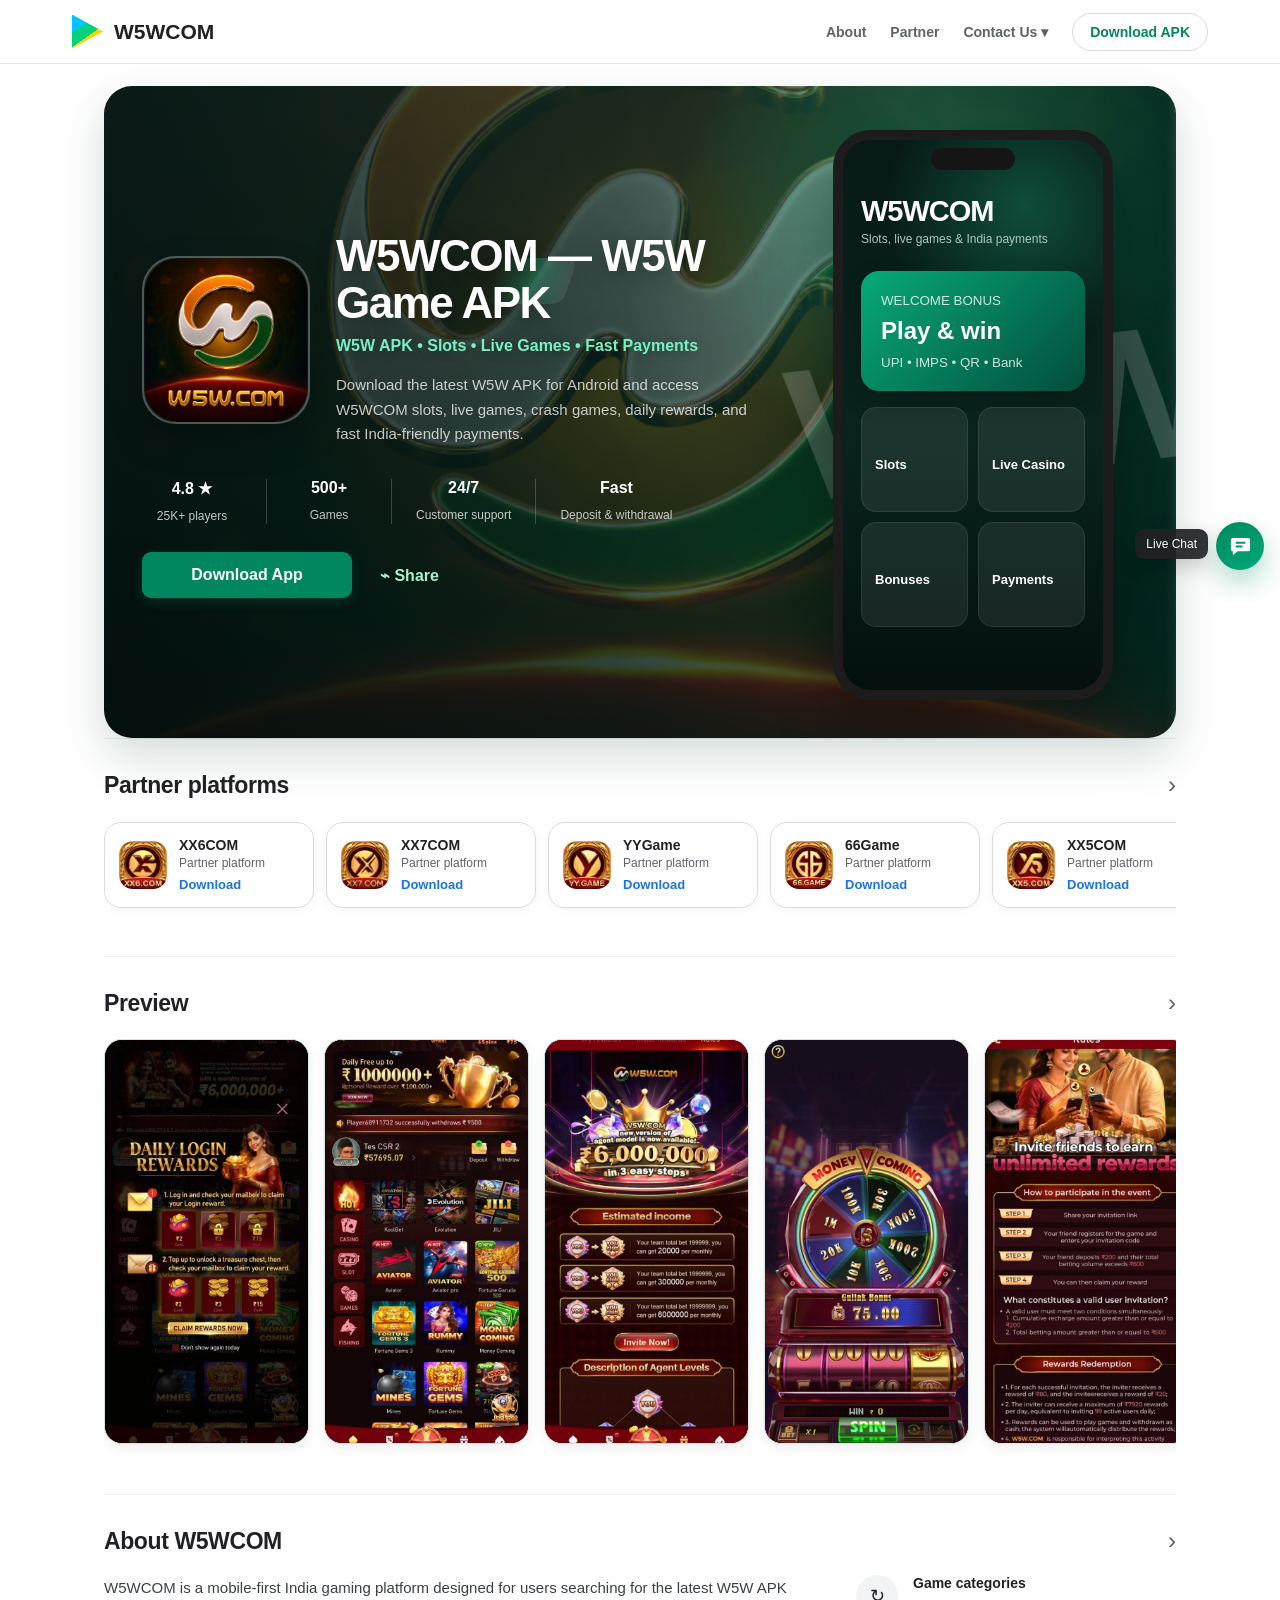
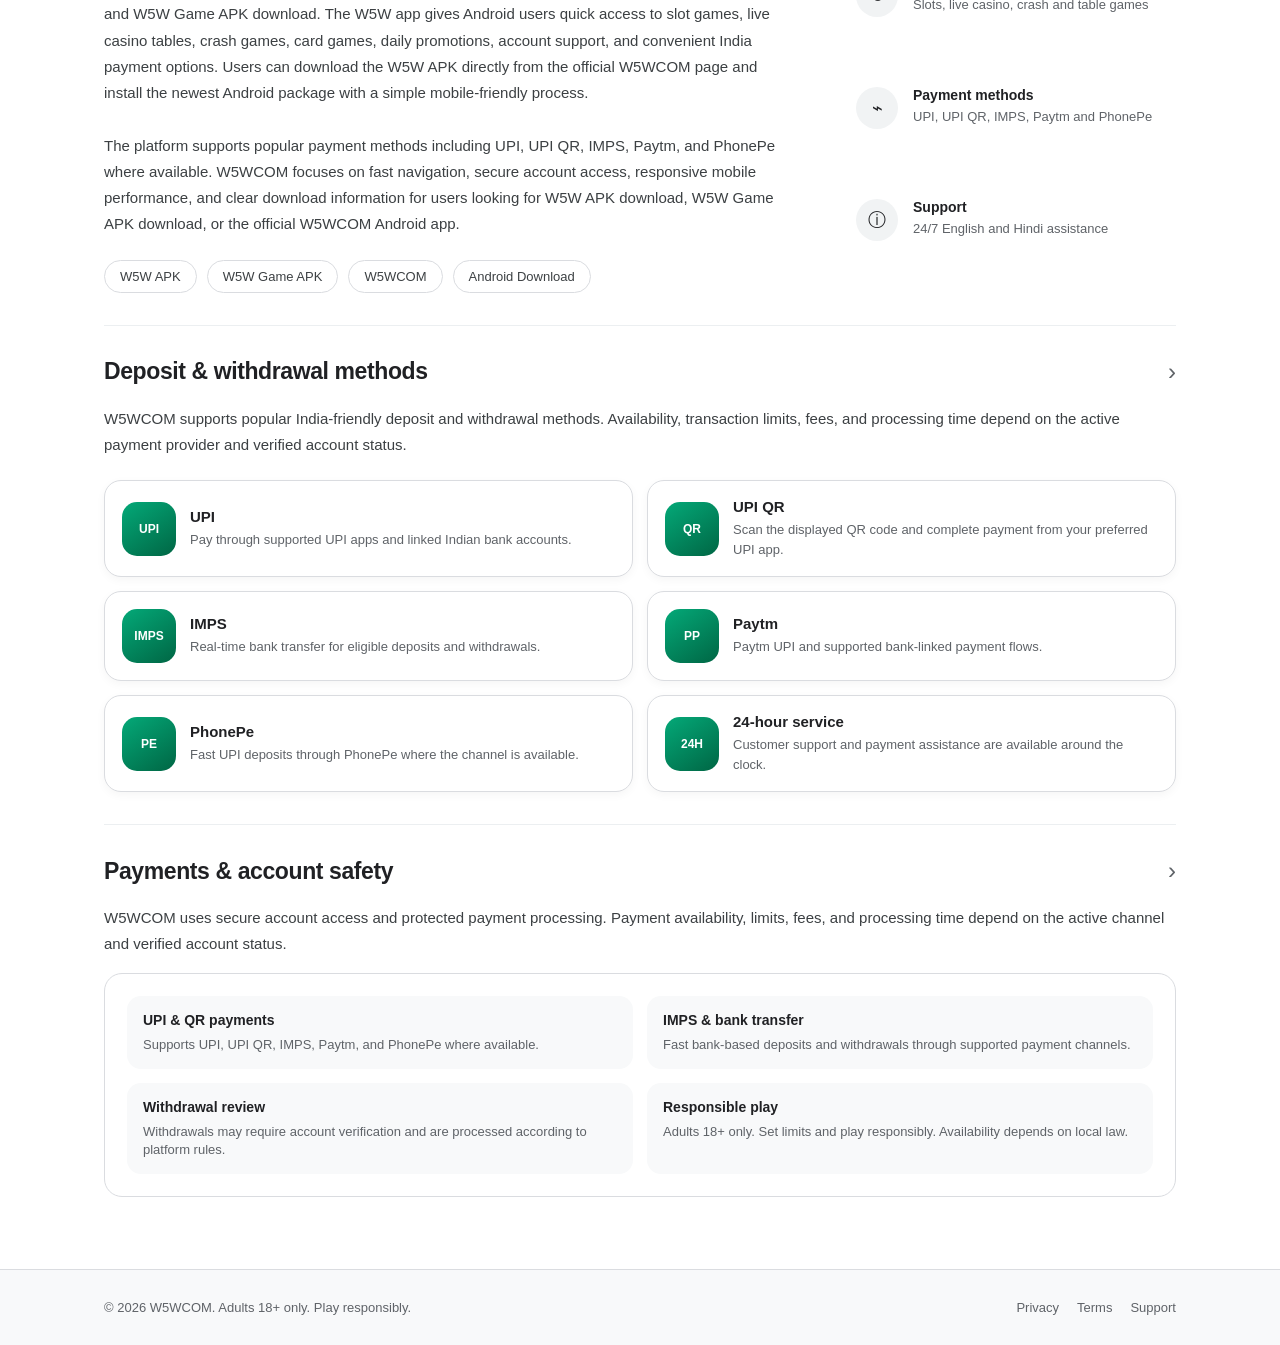
==== index.html @ 9c39c495 "Update index.html" ====
<!doctype html>
<html lang="en">
<head>
  <meta charset="utf-8" />
  <meta name="viewport" content="width=device-width,initial-scale=1" />
  <meta name="theme-color" content="#ffffff" />
  <title>W5WCOM APK Download | W5W Game APK for Android India</title>
  <meta name="description" content="Download the latest W5W APK and W5W Game APK for Android. Explore W5WCOM slots, live games, UPI payments, UPI QR, IMPS, Paytm and PhonePe support in India." />
  <meta name="robots" content="index,follow,max-image-preview:large" />
  <link rel="canonical" href="https://w5wgames.com/" />

  <!-- Open Graph -->
  <meta property="og:type" content="website" />
  <meta property="og:title" content="W5WCOM — W5W Game APK Download for Android" />
  <meta property="og:description" content="Get the latest W5W APK download for Android with slots, live games and India-friendly payment methods." />
  <meta property="og:image" content="https://w5wgames.com/assets/og-w5w.webp?v=20260807-2" />
  <meta property="og:url" content="https://w5wgames.com/" />


  <!-- Site icons and PWA -->
  <link rel="manifest" href="/site.webmanifest" />
  <link rel="icon" href="/assets/favicon.ico" sizes="any" />
  <link rel="icon" type="image/png" sizes="32x32" href="/assets/favicon-32x32.png" />
  <link rel="icon" type="image/png" sizes="16x16" href="/assets/favicon-16x16.png" />
  <link rel="apple-touch-icon" sizes="180x180" href="/assets/apple-touch-icon.png" />

  <!-- Twitter / X preview -->
  <meta name="twitter:card" content="summary_large_image" />
  <meta name="twitter:title" content="W5WCOM — W5W Game APK Download for Android" />
  <meta name="twitter:description" content="Download the latest W5W APK for Android with slots, live games and India-friendly payment methods." />
  <meta name="twitter:image" content="https://w5wgames.com/assets/og-w5w.webp?v=20260807-2" />

  <script type="application/ld+json">
{
  "@context": "https://schema.org",
  "@type": "SoftwareApplication",
  "name": "W5W Game APK",
  "alternateName": [
    "W5WCOM",
    "W5W"
  ],
  "applicationCategory": "GameApplication",
  "operatingSystem": "Android",
  "url": "https://w5wgames.com/",
  "image": "https://w5wgames.com/assets/og-w5w.webp?v=20260807-2",
  "description": "Download the latest W5W APK and W5W Game APK for Android with slots, live games and India-friendly payment methods.",
  "offers": {
    "@type": "Offer",
    "price": "0",
    "priceCurrency": "INR"
  }
}
  </script>

  <style>
    :root{
      --bg:#ffffff;
      --surface:#f8f9fa;
      --surface-2:#f1f3f4;
      --text:#202124;
      --muted:#5f6368;
      --line:#dadce0;
      --green:#01875f;
      --green-hover:#056f50;
      --blue:#1a73e8;
      --shadow:0 10px 28px rgba(32,33,36,.10);
      --radius:20px;
    }

    *{box-sizing:border-box}
    html{scroll-behavior:smooth}
    body{
      margin:0;
      font-family:Arial,Helvetica,sans-serif;
      background:var(--bg);
      color:var(--text);
      -webkit-font-smoothing:antialiased;
    }

    a{text-decoration:none;color:inherit}
    img{max-width:100%;display:block}
    button,input{font:inherit}

    .topbar{
      position:sticky;
      top:0;
      z-index:30;
      height:64px;
      background:rgba(255,255,255,.94);
      backdrop-filter:blur(16px);
      border-bottom:1px solid rgba(218,220,224,.75);
    }

    .topbar-inner{
      max-width:1180px;
      height:100%;
      margin:auto;
      padding:0 22px;
      display:flex;
      align-items:center;
      justify-content:space-between;
      gap:18px;
    }

    .brand{
      display:flex;
      align-items:center;
      gap:11px;
      font-size:21px;
      font-weight:700;
    }

    .play-mark{
      width:31px;
      height:34px;
      position:relative;
      overflow:hidden;
      clip-path:polygon(0 0,100% 50%,0 100%);
      background:linear-gradient(145deg,#00c3ff 0 33%,#00d17a 33% 58%,#ffd200 58% 78%,#ff3d67 78%);
      filter:drop-shadow(0 2px 3px rgba(0,0,0,.12));
    }

    .nav{
      display:flex;
      align-items:center;
      gap:24px;
      color:var(--muted);
      font-size:14px;
      font-weight:600;
    }

    .nav a:hover{color:var(--text)}
    .header-btn{
      border:1px solid var(--line);
      background:#fff;
      color:var(--green);
      border-radius:999px;
      padding:10px 17px;
      font-weight:700;
      cursor:pointer;
    }

    .container{
      max-width:1120px;
      margin:auto;
      padding:0 24px;
    }

    .hero{
      display:grid;
      grid-template-columns:minmax(0,1fr) 330px;
      gap:48px;
      align-items:center;
      padding:64px 0 48px;
    }

    .app-head{
      display:flex;
      align-items:flex-start;
      gap:26px;
    }

    .app-icon{
      width:168px;
      height:168px;
      border-radius:34px;
      object-fit:cover;
      background:
        radial-gradient(circle at 30% 20%,rgba(255,255,255,.65),transparent 30%),
        linear-gradient(145deg,#04a978,#006644);
      box-shadow:var(--shadow);
      flex:0 0 auto;
      display:grid;
      place-items:center;
      color:#fff;
      font-size:56px;
      font-weight:900;
      letter-spacing:-4px;
    }

    .app-title{
      margin:0;
      font-size:44px;
      line-height:1.08;
      letter-spacing:-1.5px;
    }

    .developer{
      margin-top:10px;
      color:var(--green);
      font-size:16px;
      font-weight:700;
    }

    .short-desc{
      margin:18px 0 0;
      color:var(--muted);
      font-size:15px;
      line-height:1.65;
      max-width:650px;
    }

    .metrics{
      display:flex;
      align-items:stretch;
      gap:0;
      margin:32px 0 28px;
      overflow:auto;
    }

    .metric{
      min-width:125px;
      padding:0 24px;
      text-align:center;
      border-right:1px solid var(--line);
    }
    .metric:first-child{padding-left:0}
    .metric:last-child{border-right:0}
    .metric strong{
      display:block;
      font-size:16px;
      margin-bottom:8px;
    }
    .metric span{
      color:var(--muted);
      font-size:12px;
    }

    .actions{
      display:flex;
      align-items:center;
      gap:14px;
      flex-wrap:wrap;
    }

    .install-btn{
      min-width:210px;
      border:0;
      border-radius:9px;
      padding:14px 27px;
      color:#fff;
      background:var(--green);
      font-weight:700;
      cursor:pointer;
      box-shadow:0 4px 12px rgba(1,135,95,.23);
    }
    .install-btn:hover{background:var(--green-hover)}

    .share-btn{
      border:0;
      background:transparent;
      color:var(--green);
      padding:12px 14px;
      font-weight:700;
      cursor:pointer;
    }

    .phone-wrap{
      justify-self:center;
      position:relative;
    }

    .phone{
      width:280px;
      height:570px;
      border-radius:38px;
      border:10px solid #1c1c1c;
      background:#111;
      box-shadow:0 24px 55px rgba(0,0,0,.22);
      overflow:hidden;
      position:relative;
    }

    .phone::before{
      content:"";
      position:absolute;
      z-index:5;
      top:8px;
      left:50%;
      transform:translateX(-50%);
      width:84px;
      height:22px;
      border-radius:999px;
      background:#151515;
    }

    .screen{
      width:100%;
      height:100%;
      background:
        radial-gradient(circle at 70% 12%,rgba(45,255,183,.22),transparent 27%),
        linear-gradient(180deg,#071916,#09231e 54%,#04100e);
      padding:55px 18px 24px;
      color:#fff;
    }

    .screen-logo{
      font-size:29px;
      font-weight:900;
      letter-spacing:-1px;
    }
    .screen-note{font-size:12px;color:#a9c9be;margin-top:4px}
    .screen-banner{
      margin-top:25px;
      border-radius:18px;
      background:linear-gradient(135deg,#07aa79,#034d3b);
      padding:20px;
      box-shadow:0 10px 24px rgba(0,0,0,.18);
    }
    .screen-banner small{opacity:.8}
    .screen-banner h3{font-size:24px;margin:8px 0}
    .screen-grid{
      margin-top:16px;
      display:grid;
      grid-template-columns:1fr 1fr;
      gap:10px;
    }
    .screen-card{
      height:105px;
      border-radius:15px;
      background:rgba(255,255,255,.08);
      border:1px solid rgba(255,255,255,.09);
      padding:13px;
    }
    .screen-card b{display:block;margin-top:36px;font-size:13px}

    .section{
      padding:32px 0;
      border-top:1px solid #eceff1;
    }

    .section-title{
      display:flex;
      align-items:center;
      justify-content:space-between;
      gap:14px;
      margin-bottom:20px;
    }

    .section-title h2{
      margin:0;
      font-size:23px;
      letter-spacing:-.4px;
    }

    .arrow{
      font-size:24px;
      color:var(--muted);
    }

    .screenshots{
      display:flex;
      gap:15px;
      overflow:auto;
      padding:2px 2px 18px;
      scroll-snap-type:x mandatory;
    }

    .shot{
      flex:0 0 205px;
      height:405px;
      border-radius:18px;
      overflow:hidden;
      scroll-snap-align:start;
      background:#10231f;
      border:1px solid #dce4e1;
      box-shadow:0 4px 12px rgba(0,0,0,.07);
      padding:18px;
      color:#fff;
    }

    .shot:nth-child(2){background:linear-gradient(180deg,#112035,#0b1320)}
    .shot:nth-child(3){background:linear-gradient(180deg,#43170c,#170b07)}
    .shot:nth-child(4){background:linear-gradient(180deg,#242043,#0e0b1f)}
    .shot:nth-child(5){background:linear-gradient(180deg,#0a332d,#061512)}

    .shot-head{
      height:46px;
      border-radius:13px;
      background:rgba(255,255,255,.09);
      margin-bottom:14px;
    }
    .shot-hero{
      height:135px;
      border-radius:15px;
      background:linear-gradient(135deg,rgba(4,213,149,.9),rgba(0,80,61,.9));
      margin-bottom:12px;
    }
    .shot-line{
      height:12px;
      border-radius:999px;
      background:rgba(255,255,255,.13);
      margin:10px 0;
    }
    .shot-line.short{width:62%}
    .shot-list{
      display:grid;
      grid-template-columns:1fr 1fr;
      gap:9px;
      margin-top:14px;
    }
    .shot-tile{
      height:70px;
      border-radius:12px;
      background:rgba(255,255,255,.09);
    }

    .about-grid{
      display:grid;
      grid-template-columns:minmax(0,1fr) 320px;
      gap:60px;
    }

    .about-text{
      color:#3c4043;
      font-size:15px;
      line-height:1.75;
    }

    .tags{
      display:flex;
      gap:10px;
      flex-wrap:wrap;
      margin-top:22px;
    }

    .tag{
      border:1px solid var(--line);
      border-radius:999px;
      padding:8px 15px;
      font-size:13px;
      color:#3c4043;
    }

    .info-list{
      display:grid;
      gap:18px;
    }

    .info-item{
      display:flex;
      gap:15px;
      align-items:flex-start;
    }

    .info-icon{
      width:42px;
      height:42px;
      border-radius:50%;
      background:var(--surface-2);
      display:grid;
      place-items:center;
      font-size:18px;
      flex:0 0 auto;
    }

    .info-item b{display:block;font-size:14px;margin-bottom:4px}
    .info-item span{font-size:13px;color:var(--muted);line-height:1.4}


    .nav-link{border:0;background:transparent;color:inherit;font-weight:600;cursor:pointer;padding:8px 0}
    .nav-link:hover{color:var(--text)}
    .contact-menu{position:relative}
    .contact-dropdown{position:absolute;top:38px;right:0;min-width:160px;padding:8px;background:rgba(255,255,255,.96);backdrop-filter:blur(14px);border:1px solid rgba(218,220,224,.9);border-radius:14px;box-shadow:0 14px 34px rgba(32,33,36,.16);display:none;z-index:60}
    .contact-dropdown.show{display:block}
    .contact-dropdown a{display:block;padding:11px 12px;border-radius:10px;color:var(--text)}
    .contact-dropdown a:hover{background:var(--surface-2);color:var(--green)}
    .partner-grid{display:grid;grid-template-columns:repeat(4,minmax(0,1fr));gap:14px}
    .partner-card{display:flex;align-items:center;gap:12px;border:1px solid var(--line);border-radius:17px;padding:16px;background:#fff;box-shadow:0 3px 10px rgba(32,33,36,.04);transition:.18s ease}
    .partner-card:hover{transform:translateY(-2px);box-shadow:0 10px 24px rgba(32,33,36,.09)}
    .partner-logo{
      width:48px;
      height:48px;
      border-radius:14px;
      overflow:hidden;
      background:#fff;
      display:flex;
      align-items:center;
      justify-content:center;
      flex:0 0 auto;
    }
    .partner-logo img{
      width:100%;
      height:100%;
      object-fit:cover;
    }
    .partner-card b{display:block;font-size:14px;margin-bottom:3px}
    .partner-card span{display:block;font-size:12px;color:var(--muted)}
    .modal-overlay{position:fixed;inset:0;z-index:100;display:none;align-items:center;justify-content:center;padding:20px;background:rgba(10,18,24,.48);backdrop-filter:blur(7px)}
    .modal-overlay.show{display:flex}
    .about-modal{width:min(620px,100%);max-height:85vh;overflow:auto;background:rgba(255,255,255,.88);backdrop-filter:blur(22px);border:1px solid rgba(255,255,255,.65);border-radius:24px;padding:28px;box-shadow:0 30px 80px rgba(0,0,0,.24);position:relative}
    .about-modal h2{margin:0 42px 14px 0;font-size:27px}
    .about-modal p{margin:0;color:#3c4043;font-size:15px;line-height:1.8}
    .modal-close{position:absolute;right:18px;top:16px;width:36px;height:36px;border:0;border-radius:50%;background:rgba(32,33,36,.08);cursor:pointer;font-size:20px}
    .modal-tags{display:flex;gap:9px;flex-wrap:wrap;margin-top:20px}
    @media(max-width:760px){.partner-grid{grid-template-columns:repeat(2,minmax(0,1fr))}.contact-dropdown{right:-20px}.nav{gap:14px}}
    @media(max-width:480px){.partner-grid{grid-template-columns:1fr}.nav{gap:10px;font-size:13px}.header-btn{display:none}}


    .partner-card{position:relative}
    .partner-download{display:inline-block;margin-top:7px;color:#1a73e8;font-size:13px;font-weight:800;text-decoration:none}
    .partner-download:hover{text-decoration:underline}

    .livechat-float{
      position:fixed;right:16px;top:58%;z-index:95;width:48px;height:48px;border:0;border-radius:50%;
      display:grid;place-items:center;background:linear-gradient(145deg,#01875f,#00a978);color:#fff;
      box-shadow:0 12px 28px rgba(1,135,95,.32);cursor:grab;touch-action:none;user-select:none;
    }
    .livechat-float:active{cursor:grabbing}
    .livechat-float svg{width:23px;height:23px;fill:currentColor}
    .livechat-label{position:fixed;right:72px;top:calc(58% + 7px);z-index:94;background:rgba(32,33,36,.92);color:#fff;padding:8px 11px;border-radius:9px;font-size:12px;box-shadow:0 8px 20px rgba(0,0,0,.18);pointer-events:none;transition:opacity .2s}
    @media(max-width:620px){.livechat-label{display:none}.livechat-float{right:10px;width:44px;height:44px}}

    .payment-grid{display:grid;grid-template-columns:repeat(2,minmax(0,1fr));gap:14px;margin-top:22px}
    .payment-card{display:flex;gap:14px;align-items:center;border:1px solid var(--line);border-radius:17px;padding:17px;background:#fff;box-shadow:0 3px 10px rgba(32,33,36,.04)}
    .payment-logo{width:54px;height:54px;border-radius:15px;display:grid;place-items:center;flex:0 0 auto;background:linear-gradient(145deg,#04a978,#006644);color:#fff;font-size:12px;font-weight:900}
    .payment-card b{display:block;font-size:15px;margin-bottom:5px}
    .payment-card span{display:block;color:var(--muted);font-size:13px;line-height:1.5}

    .data-card{
      border:1px solid var(--line);
      border-radius:18px;
      padding:22px;
      display:grid;
      grid-template-columns:1fr 1fr;
      gap:14px;
      background:#fff;
    }

    .data-card div{
      background:var(--surface);
      padding:16px;
      border-radius:14px;
    }

    .data-card b{display:block;font-size:14px;margin-bottom:7px}
    .data-card span{font-size:13px;color:var(--muted)}

    footer{
      margin-top:40px;
      background:var(--surface);
      border-top:1px solid var(--line);
    }

    .footer-inner{
      max-width:1120px;
      margin:auto;
      padding:30px 24px;
      display:flex;
      justify-content:space-between;
      align-items:center;
      gap:20px;
      flex-wrap:wrap;
      font-size:13px;
      color:var(--muted);
    }

    .footer-links{
      display:flex;
      gap:18px;
      flex-wrap:wrap;
    }

    .toast{
      position:fixed;
      left:50%;
      bottom:24px;
      transform:translate(-50%,20px);
      background:#202124;
      color:#fff;
      padding:12px 17px;
      border-radius:9px;
      font-size:14px;
      opacity:0;
      pointer-events:none;
      transition:.22s ease;
      z-index:80;
    }
    .toast.show{opacity:1;transform:translate(-50%,0)}

    .nav-link{border:0;background:transparent;color:inherit;font-weight:600;cursor:pointer;padding:8px 0}
    .nav-link:hover{color:var(--text)}
    .contact-menu{position:relative}
    .contact-dropdown{position:absolute;top:38px;right:0;min-width:160px;padding:8px;background:rgba(255,255,255,.96);backdrop-filter:blur(14px);border:1px solid rgba(218,220,224,.9);border-radius:14px;box-shadow:0 14px 34px rgba(32,33,36,.16);display:none;z-index:60}
    .contact-dropdown.show{display:block}
    .contact-dropdown a{display:block;padding:11px 12px;border-radius:10px;color:var(--text)}
    .contact-dropdown a:hover{background:var(--surface-2);color:var(--green)}

    .partner-grid{display:grid;grid-template-columns:repeat(4,minmax(0,1fr));gap:14px}
    .partner-card{display:flex;align-items:center;gap:12px;border:1px solid var(--line);border-radius:17px;padding:16px;background:#fff;box-shadow:0 3px 10px rgba(32,33,36,.04);transition:.18s ease}
    .partner-card:hover{transform:translateY(-2px);box-shadow:0 10px 24px rgba(32,33,36,.09)}
    .partner-logo{
      width:48px;
      height:48px;
      border-radius:14px;
      overflow:hidden;
      background:#fff;
      display:flex;
      align-items:center;
      justify-content:center;
      flex:0 0 auto;
    }
    .partner-logo img{
      width:100%;
      height:100%;
      object-fit:cover;
    }
    .partner-card b{display:block;font-size:14px;margin-bottom:3px}
    .partner-card span{display:block;font-size:12px;color:var(--muted)}

    .modal-overlay{position:fixed;inset:0;z-index:100;display:none;align-items:center;justify-content:center;padding:20px;background:rgba(10,18,24,.48);backdrop-filter:blur(7px)}
    .modal-overlay.show{display:flex}
    .about-modal{width:min(620px,100%);max-height:85vh;overflow:auto;background:rgba(255,255,255,.88);backdrop-filter:blur(22px);border:1px solid rgba(255,255,255,.65);border-radius:24px;padding:28px;box-shadow:0 30px 80px rgba(0,0,0,.24);position:relative}
    .about-modal h2{margin:0 42px 14px 0;font-size:27px}
    .about-modal p{margin:0;color:#3c4043;font-size:15px;line-height:1.8}
    .modal-close{position:absolute;right:18px;top:16px;width:36px;height:36px;border:0;border-radius:50%;background:rgba(32,33,36,.08);cursor:pointer;font-size:20px}
    .modal-tags{display:flex;gap:9px;flex-wrap:wrap;margin-top:20px}

    .payment-grid{display:grid;grid-template-columns:repeat(2,minmax(0,1fr));gap:14px;margin-top:22px}
    .payment-card{display:flex;gap:14px;align-items:center;border:1px solid var(--line);border-radius:17px;padding:17px;background:#fff;box-shadow:0 3px 10px rgba(32,33,36,.04)}
    .payment-logo{width:54px;height:54px;border-radius:15px;display:grid;place-items:center;flex:0 0 auto;background:linear-gradient(145deg,#04a978,#006644);color:#fff;font-size:12px;font-weight:900}
    .payment-card b{display:block;font-size:15px;margin-bottom:5px}
    .payment-card span{display:block;color:var(--muted);font-size:13px;line-height:1.5}

    @media(max-width:860px){
      .hero{grid-template-columns:1fr;gap:38px;padding-top:40px}
      .phone-wrap{display:none}
      .about-grid{grid-template-columns:1fr;gap:35px}
      .partner-grid{grid-template-columns:repeat(2,minmax(0,1fr))}
    }

    @media(max-width:620px){
      .container{padding:0 17px}
      .topbar-inner{padding:0 17px}
      .brand{font-size:18px}
      .header-btn{padding:9px 13px}
      .hero{padding:30px 0 34px}
      .app-head{gap:17px}
      .app-icon{width:92px;height:92px;border-radius:23px;font-size:34px}
      .app-title{font-size:31px}
      .developer{font-size:14px}
      .short-desc{font-size:14px}
      .metrics{margin:26px 0 24px}
      .metric{min-width:106px;padding:0 15px}
      .install-btn{width:100%}
      .share-btn{width:100%}
      .section{padding:26px 0}
      .shot{flex-basis:170px;height:340px}
      .payment-grid{grid-template-columns:1fr}
      .data-card{grid-template-columns:1fr}
      .nav{gap:14px}
      .contact-dropdown{right:-20px}
    }

    @media(max-width:480px){
      .partner-grid{grid-template-columns:1fr}
      .nav{gap:10px;font-size:13px}
      .header-btn{display:none}
      .brand span:last-child{display:none}
      .about-modal{padding:23px;border-radius:20px}
    }
  
    /* ===== Locked update: horizontal partner slider ===== */
    .partner-grid{
      display:flex !important;
      grid-template-columns:none !important;
      gap:12px !important;
      overflow-x:auto !important;
      overflow-y:hidden !important;
      padding:3px 2px 16px !important;
      scroll-snap-type:x mandatory;
      overscroll-behavior-inline:contain;
      -webkit-overflow-scrolling:touch;
      scrollbar-width:thin;
      scrollbar-color:#b8c1c8 transparent;
    }

    .partner-grid::-webkit-scrollbar{height:5px}
    .partner-grid::-webkit-scrollbar-track{background:transparent}
    .partner-grid::-webkit-scrollbar-thumb{background:#c6cdd2;border-radius:999px}

    .partner-card{
      flex:0 0 210px !important;
      min-width:210px !important;
      scroll-snap-align:start;
      padding:14px !important;
    }

    .partner-card > div:last-child{min-width:0}
    .partner-card b,.partner-card span{white-space:nowrap;overflow:hidden;text-overflow:ellipsis}

    /* Small background area below header.
       Replace assets/header-small.webp with your own image. */
    .header-visual-space{
      position:relative;
      width:100%;
      height:150px;
      overflow:hidden;
      border-bottom:1px solid rgba(218,220,224,.8);
      background:
        linear-gradient(90deg,rgba(1,135,95,.78),rgba(4,73,58,.55)),
        url("/assets/hero-logo.png?v=20260807-2") center/cover no-repeat;
    }

    .header-visual-space::after{
      content:"";
      position:absolute;
      inset:0;
      background:linear-gradient(180deg,rgba(255,255,255,.04),rgba(0,0,0,.10));
      pointer-events:none;
    }

    .header-visual-inner{
      position:relative;
      z-index:1;
      max-width:1120px;
      height:100%;
      margin:auto;
      padding:0 24px;
      display:flex;
      align-items:center;
    }

    .header-visual-copy{
      max-width:560px;
      color:#fff;
      text-shadow:0 2px 12px rgba(0,0,0,.24);
    }

    .header-visual-copy strong{
      display:block;
      font-size:24px;
      line-height:1.15;
      margin-bottom:7px;
    }

    .header-visual-copy span{
      font-size:13px;
      line-height:1.5;
      opacity:.92;
    }

    @media(max-width:760px){
      body{padding-bottom:76px}
      .topbar{height:58px}
      .topbar-inner{padding:0 14px !important}
      .brand{font-size:17px}
      .nav{gap:10px !important}
      .nav a{font-size:12px}
      .header-btn{padding:8px 11px;font-size:12px}
      .header-visual-space{height:104px}
      .header-visual-inner{padding:0 17px}
      .header-visual-copy strong{font-size:20px}
      .header-visual-copy span{font-size:12px}
      .hero{padding-top:24px !important}
      .app-head{align-items:center}
      .app-title{font-size:29px !important}
      .developer{line-height:1.35}
      .partner-card{
        flex-basis:176px !important;
        min-width:176px !important;
        padding:12px !important;
      }
      .partner-logo{
        width:42px !important;
        height:42px !important;
        border-radius:12px !important;
      }
      .partner-card span{font-size:11px !important}
      .partner-download{font-size:12px !important}
      .screenshots{gap:11px}
      .shot{flex-basis:158px !important;height:316px !important}
      .section-title h2{font-size:21px}
      .payment-card{padding:14px}
      .payment-logo{width:47px;height:47px}
      .live-chat-fab{right:12px !important}
    }

    @media(max-width:480px){
      .nav a{display:none !important}
      .header-btn{display:inline-flex !important}
      .header-visual-space{height:90px}
      .header-visual-copy strong{font-size:18px}
      .header-visual-copy span{
        display:block;
        max-width:290px;
        white-space:nowrap;
        overflow:hidden;
        text-overflow:ellipsis;
      }
      .container{padding-left:14px !important;padding-right:14px !important}
      .app-head{gap:13px !important}
      .app-icon{width:80px !important;height:80px !important}
      .app-title{font-size:27px !important}
      .short-desc{line-height:1.55}
      .metrics{
        width:calc(100vw - 28px);
        overflow-x:auto;
        padding-bottom:8px;
      }
      .metric{flex:0 0 104px}
      .partner-grid{
        width:calc(100vw - 28px);
        margin-right:-14px;
        padding-right:14px !important;
      }
      .partner-card{
        flex-basis:164px !important;
        min-width:164px !important;
      }
      .screenshots{
        width:calc(100vw - 28px);
        margin-right:-14px;
        padding-right:14px;
      }
      .actions{gap:8px}
      .install-btn,.share-btn{min-height:46px}
      .about-grid{gap:26px}
    }

  
    /* ===== Locked update V4: integrated hero background + mobile alignment ===== */

    .header-visual-space{display:none !important}

    .hero-feature{
      position:relative;
      isolation:isolate;
      overflow:hidden;
      margin-top:22px;
      padding:44px 38px 38px !important;
      border-radius:28px;
      background:
        linear-gradient(90deg,rgba(3,20,17,.93) 0%,rgba(3,35,29,.86) 48%,rgba(1,135,95,.42) 100%),
        url("/assets/hero-logo.png?v=20260807-2") center/cover no-repeat;
      box-shadow:0 18px 46px rgba(10,55,44,.18);
    }

    .hero-feature::before{
      content:"W5W";
      position:absolute;
      right:-28px;
      top:50%;
      transform:translateY(-50%) rotate(-7deg);
      z-index:-1;
      font-size:190px;
      line-height:1;
      font-weight:900;
      letter-spacing:-16px;
      color:rgba(255,255,255,.075);
      text-shadow:0 0 1px rgba(255,255,255,.12);
      pointer-events:none;
      user-select:none;
    }

    .hero-feature::after{
      content:"";
      position:absolute;
      inset:0;
      z-index:-2;
      background:
        radial-gradient(circle at 77% 18%,rgba(46,255,185,.25),transparent 26%),
        linear-gradient(180deg,rgba(255,255,255,.03),rgba(0,0,0,.16));
      pointer-events:none;
    }

    .hero-feature .hero-content{
      position:relative;
      z-index:2;
      min-width:0;
    }

    .hero-feature .app-head{
      align-items:center;
    }

    .hero-feature .app-icon{
      border:2px solid rgba(255,255,255,.28);
      box-shadow:
        0 16px 34px rgba(0,0,0,.25),
        inset 0 0 0 1px rgba(255,255,255,.10);
    }

    .hero-feature .app-title{
      position:relative;
      display:inline;
      color:#fff;
      text-shadow:0 4px 22px rgba(0,0,0,.35);
      z-index:2;
    }

    /* Small transparent overlay that slightly passes over the title,
       making the background feel integrated with the heading. */
    .hero-feature .app-title::after{
      content:"";
      position:absolute;
      right:-20px;
      top:52%;
      width:78px;
      height:1.05em;
      transform:translateY(-50%) skewX(-18deg);
      background:linear-gradient(90deg,transparent,rgba(34,211,153,.30),rgba(255,255,255,.08));
      border-radius:10px;
      z-index:-1;
      pointer-events:none;
    }

    .hero-feature .developer{
      color:#77f2c4;
      text-shadow:0 2px 12px rgba(0,0,0,.25);
    }

    .hero-feature .short-desc,
    .hero-feature .metric span{
      color:rgba(255,255,255,.76);
    }

    .hero-feature .metric strong,
    .hero-feature .metric{
      color:#fff;
    }

    .hero-feature .metric{
      border-right-color:rgba(255,255,255,.20);
    }

    .hero-feature .share-btn{
      color:#a7f3d0;
    }

    .hero-feature .phone{
      box-shadow:0 25px 60px rgba(0,0,0,.40);
    }

    @media(max-width:860px){
      .hero-feature{
        margin-top:14px;
        padding:30px 22px 28px !important;
      }

      .hero-feature::before{
        right:-20px;
        top:34%;
        font-size:132px;
        letter-spacing:-12px;
      }
    }

    @media(max-width:620px){
      .hero-feature{
        margin:10px 0 0;
        padding:22px 16px 24px !important;
        border-radius:22px;
        background-position:center;
      }

      .hero-feature::before{
        right:-14px;
        top:27%;
        font-size:94px;
        letter-spacing:-9px;
        color:rgba(255,255,255,.08);
      }

      .hero-feature .app-head{
        display:grid !important;
        grid-template-columns:78px minmax(0,1fr);
        align-items:center !important;
        gap:14px !important;
      }

      .hero-feature .app-icon{
        width:78px !important;
        height:78px !important;
        min-width:78px;
        border-radius:21px !important;
        font-size:27px !important;
        letter-spacing:-2px;
      }

      .hero-feature .app-title{
        display:block;
        font-size:25px !important;
        line-height:1.12 !important;
        letter-spacing:-.7px !important;
        margin:0 !important;
        overflow-wrap:anywhere;
      }

      .hero-feature .app-title::after{
        right:-8px;
        width:58px;
        opacity:.85;
      }

      .hero-feature .developer{
        font-size:12px !important;
        margin-top:7px;
        line-height:1.35;
      }

      .hero-feature .short-desc{
        grid-column:1 / -1;
        margin-top:14px !important;
        font-size:13px !important;
        line-height:1.55;
      }

      .hero-feature .metrics{
        width:100% !important;
        margin:22px 0 18px !important;
        padding-bottom:7px;
      }

      .hero-feature .metric{
        min-width:98px !important;
        padding:0 12px !important;
      }

      .hero-feature .actions{
        width:100%;
      }

      .hero-feature .install-btn,
      .hero-feature .share-btn{
        width:100%;
      }
    }

    @media(max-width:380px){
      .hero-feature .app-head{
        grid-template-columns:68px minmax(0,1fr);
        gap:11px !important;
      }

      .hero-feature .app-icon{
        width:68px !important;
        height:68px !important;
        min-width:68px;
        font-size:23px !important;
      }

      .hero-feature .app-title{
        font-size:22px !important;
      }

      .hero-feature::before{
        font-size:78px;
      }
    }

  
    /* ===== Asset rendering fix ===== */
    .app-icon-image{
      display:block !important;
      width:168px !important;
      height:168px !important;
      min-width:168px !important;
      object-fit:cover !important;
      object-position:center !important;
      padding:0 !important;
      background:none !important;
      overflow:hidden !important;
    }

    .hero-feature{
      background-image:
        linear-gradient(90deg,rgba(3,20,17,.86) 0%,rgba(3,35,29,.76) 48%,rgba(1,135,95,.28) 100%),
        url("/assets/hero-logo.png?v=20260807-2") !important;
      background-size:cover !important;
      background-position:center !important;
      background-repeat:no-repeat !important;
    }

    @media(max-width:620px){
      .hero-feature .app-icon-image{
        width:78px !important;
        height:78px !important;
        min-width:78px !important;
      }
    }

    @media(max-width:380px){
      .hero-feature .app-icon-image{
        width:68px !important;
        height:68px !important;
        min-width:68px !important;
      }
    }

    .shot{
  padding:0 !important;
  overflow:hidden;
  background:#111 !important;
}

.shot img{
  width:100%;
  height:100%;
  object-fit:cover;
  display:block;
}

  </style>
</head>

<body>
  <header class="topbar">
    <div class="topbar-inner">
      <a class="brand" href="/">
        <span class="play-mark" aria-hidden="true"></span>
        <span>W5WCOM</span>
      </a>

      <nav class="nav">
  <a class="nav-link" href="/about/">About</a>
  <a href="/partner/">Partner</a>

  <div class="contact-menu">
    <button class="nav-link" onclick="toggleContactMenu(event)">Contact Us ▾</button>
    <div class="contact-dropdown" id="contactDropdown">
      <a href="https://wa.me/000000000000" target="_blank" rel="noopener">WhatsApp</a>
      <a href="https://66group.club" target="_blank" rel="noopener">Telegram</a>
    </div>
  </div>

  <button class="header-btn" onclick="downloadApp()">Download APK</button>
</nav>
    </div>
  </header>

  <main class="container">
    <section class="hero hero-feature">
      <div class="hero-content">
        <div class="app-head">
          <img class="app-icon app-icon-image"
               src="/assets/w5wcom-icon.png?v=20260807-2"
               alt="W5WCOM app icon"
               width="168"
               height="168"
               decoding="async"
               fetchpriority="high">

          <div>
            <h1 class="app-title">W5WCOM — W5W Game APK</h1>
            <div class="developer">W5W APK • Slots • Live Games • Fast Payments</div>
            <p class="short-desc">
              Download the latest W5W APK for Android and access W5WCOM slots, live games, crash games, daily rewards, and fast India-friendly payments.
            </p>
          </div>
        </div>

        <div class="metrics" aria-label="App information">
          <div class="metric">
            <strong>4.8 ★</strong>
            <span>25K+ players</span>
          </div>
          <div class="metric">
            <strong>500+</strong>
            <span>Games</span>
          </div>
          <div class="metric">
            <strong>24/7</strong>
            <span>Customer support</span>
          </div>
          <div class="metric">
            <strong>Fast</strong>
            <span>Deposit & withdrawal</span>
          </div>
        </div>

        <div class="actions">
          <button class="install-btn" onclick="downloadApp()">Download App</button>
          <button class="share-btn" onclick="sharePage()">⌁ Share</button>
        </div>
      </div>

      <div class="phone-wrap" aria-hidden="true">
        <div class="phone">
          <div class="screen">
            <div class="screen-logo">W5WCOM</div>
            <div class="screen-note">Slots, live games & India payments</div>

            <div class="screen-banner">
              <small>WELCOME BONUS</small>
              <h3>Play & win</h3>
              <small>UPI • IMPS • QR • Bank</small>
            </div>

            <div class="screen-grid">
              <div class="screen-card"><b>Slots</b></div>
              <div class="screen-card"><b>Live Casino</b></div>
              <div class="screen-card"><b>Bonuses</b></div>
              <div class="screen-card"><b>Payments</b></div>
            </div>
          </div>
        </div>
      </div>
    </section>


    <section class="section" id="partners">
      <div class="section-title">
        <h2>Partner platforms</h2>
        <span class="arrow">›</span>
      </div>
      <div class="partner-grid">
        <article class="partner-card" aria-label="XX6COM partner platform">
          <div class="partner-logo"><img src="/assets/xx6-logo.png?v=20260808" alt="XX6"></div><div><b>XX6COM</b><span>Partner platform</span><a class="partner-download" href="https://d30vlgvvl0fj64.cloudfront.net/apk/XX6.8dobr.apk" data-platform="xx6com">Download</a></div>
        </article>
        <article class="partner-card" aria-label="XX7COM partner platform">
          <div class="partner-logo"><img src="/assets/xx7-logo.png?v=20260808" alt="XX7"></div><div><b>XX7COM</b><span>Partner platform</span><a class="partner-download" href="https://d2jhwu6bwze8ki.cloudfront.net/apk/XX7.8xrlq.apk" data-platform="xx7com">Download</a></div>
        </article>
        <article class="partner-card" aria-label="YYGame partner platform">
          <div class="partner-logo"><img src="/assets/yygame-logo.png?v=20260808" alt="YYG"></div><div><b>YYGame</b><span>Partner platform</span><a class="partner-download" href="https://dclaa7imbttae.cloudfront.net/apk/yy.tpnja.apk" data-platform="yygame">Download</a></div>
        </article>
        <article class="partner-card" aria-label="66Game partner platform">
          <div class="partner-logo"><img src="/assets/66game-logo.png?v=20260808" alt="66"></div><div><b>66Game</b><span>Partner platform</span><a class="partner-download" href="https://dvnm6cw04vasl.cloudfront.net/apk/66game.1qbxp.apk" data-platform="66game">Download</a></div>
        </article>
        <article class="partner-card" aria-label="XX5COM partner platform">
          <div class="partner-logo"><img src="/assets/xx5-logo.png?v=20260808" alt="XX5"></div><div><b>XX5COM</b><span>Partner platform</span><a class="partner-download" href="https://d1811ku0vicgoo.cloudfront.net/apk/XX5.7amav.apk" data-platform="xx5com">Download</a></div>
        </article>
        <article class="partner-card" aria-label="YY9COM partner platform">
          <div class="partner-logo"><img src="/assets/yy9-logo.png?v=20260808" alt="YY9"></div><div><b>YY9COM</b><span>Partner platform</span><a class="partner-download" href="https://d2rfqhp7azz49k.cloudfront.net/apk/YY9.7onms.apk" data-platform="yy9com">Download</a></div>
        </article>
        <article class="partner-card" aria-label="PE7COM partner platform">
          <div class="partner-logo"><img src="/assets/pe7-logo.png?v=20260808" alt="PE7"></div><div><b>PE7COM</b><span>Partner platform</span><a class="partner-download" href="https://d2mlqx3kx3d7al.cloudfront.net/apk/PE7.tpcs.apk" data-platform="pe7com">Download</a></div>
        </article>
      </div>
    </section>

    <section class="section" id="screenshots">
  <div class="section-title">
    <h2>Preview</h2>
    <span class="arrow">›</span>
  </div>

  <div class="screenshots">

    <article class="shot">
      <img 
        src="/assets/w5w-screenshot-1.webp?v=20260808"
        alt="W5W App Screenshot 1"
        loading="lazy">
    </article>

    <article class="shot">
      <img 
        src="/assets/w5w-screenshot-2.webp?v=20260808"
        alt="W5W App Screenshot 2"
        loading="lazy">
    </article>

    <article class="shot">
      <img 
        src="/assets/w5w-screenshot-3.webp?v=20260808"
        alt="W5W App Screenshot 3"
        loading="lazy">
    </article>

    <article class="shot">
      <img 
        src="/assets/w5w-screenshot-4.webp?v=20260808"
        alt="W5W App Screenshot 4"
        loading="lazy">
    </article>

    <article class="shot">
      <img 
        src="/assets/w5w-screenshot-5.webp?v=20260808"
        alt="W5W App Screenshot 5"
        loading="lazy">
    </article>

  </div>
</section>

    <section class="section" id="about">
      <div class="section-title">
        <h2>About W5WCOM</h2>
        <span class="arrow">›</span>
      </div>

      <div class="about-grid">
        <div>
          <div class="about-text">
            W5WCOM is a mobile-first India gaming platform designed for users searching for the latest W5W APK and W5W Game APK download. The W5W app gives Android users quick access to slot games, live casino tables, crash games, card games, daily promotions, account support, and convenient India payment options. Users can download the W5W APK directly from the official W5WCOM page and install the newest Android package with a simple mobile-friendly process.
            <br><br>
            The platform supports popular payment methods including UPI, UPI QR, IMPS, Paytm, and PhonePe where available. W5WCOM focuses on fast navigation, secure account access, responsive mobile performance, and clear download information for users looking for W5W APK download, W5W Game APK download, or the official W5WCOM Android app.
          </div>

          <div class="tags">
            <span class="tag">W5W APK</span>
            <span class="tag">W5W Game APK</span>
            <span class="tag">W5WCOM</span>
            <span class="tag">Android Download</span>
          </div>
        </div>

        <div class="info-list">
          <div class="info-item"><div class="info-icon">↻</div><div><b>Game categories</b><span>Slots, live casino, crash and table games</span></div></div>
          <div class="info-item"><div class="info-icon">⌁</div><div><b>Payment methods</b><span>UPI, UPI QR, IMPS, Paytm and PhonePe</span></div></div>
          <div class="info-item"><div class="info-icon">ⓘ</div><div><b>Support</b><span>24/7 English and Hindi assistance</span></div></div>
        </div>
      </div>
    </section>


    <section class="section" id="payments">
      <div class="section-title"><h2>Deposit & withdrawal methods</h2><span class="arrow">›</span></div>
      <p class="about-text">W5WCOM supports popular India-friendly deposit and withdrawal methods. Availability, transaction limits, fees, and processing time depend on the active payment provider and verified account status.</p>
      <div class="payment-grid">
        <article class="payment-card"><div class="payment-logo">UPI</div><div><b>UPI</b><span>Pay through supported UPI apps and linked Indian bank accounts.</span></div></article>
        <article class="payment-card"><div class="payment-logo">QR</div><div><b>UPI QR</b><span>Scan the displayed QR code and complete payment from your preferred UPI app.</span></div></article>
        <article class="payment-card"><div class="payment-logo">IMPS</div><div><b>IMPS</b><span>Real-time bank transfer for eligible deposits and withdrawals.</span></div></article>
        <article class="payment-card"><div class="payment-logo">PP</div><div><b>Paytm</b><span>Paytm UPI and supported bank-linked payment flows.</span></div></article>
        <article class="payment-card"><div class="payment-logo">PE</div><div><b>PhonePe</b><span>Fast UPI deposits through PhonePe where the channel is available.</span></div></article>
        <article class="payment-card"><div class="payment-logo">24H</div><div><b>24-hour service</b><span>Customer support and payment assistance are available around the clock.</span></div></article>
      </div>
    </section>

    <section class="section" id="privacy">
      <div class="section-title">
        <h2>Payments & account safety</h2>
        <span class="arrow">›</span>
      </div>

      <p class="about-text">
        W5WCOM uses secure account access and protected payment processing. Payment availability, limits, fees, and processing time depend on the active channel and verified account status.
      </p>

      <div class="data-card">
        <div>
          <b>UPI & QR payments</b>
          <span>Supports UPI, UPI QR, IMPS, Paytm, and PhonePe where available.</span>
        </div>
        <div>
          <b>IMPS & bank transfer</b>
          <span>Fast bank-based deposits and withdrawals through supported payment channels.</span>
        </div>
        <div>
          <b>Withdrawal review</b>
          <span>Withdrawals may require account verification and are processed according to platform rules.</span>
        </div>
        <div>
          <b>Responsible play</b>
          <span>Adults 18+ only. Set limits and play responsibly. Availability depends on local law.</span>
        </div>
      </div>
    </section>
  </main>

  <footer>
    <div class="footer-inner">
      <div>© 2026 W5WCOM. Adults 18+ only. Play responsibly.</div>
      <div class="footer-links">
        <a href="#">Privacy</a>
        <a href="#">Terms</a>
        <a href="#">Support</a>
      </div>
    </div>
  </footer>


  <div class="modal-overlay" id="aboutModal" onclick="closeAboutModal(event)">
    <div class="about-modal" role="dialog" aria-modal="true" aria-labelledby="aboutModalTitle">
      <button class="modal-close" onclick="closeAboutModal()" aria-label="Close">×</button>
      <h2 id="aboutModalTitle">About W5WCOM</h2>
      <p>
        W5WCOM, also known as W5W, is a mobile-focused gaming platform for Android users in India. The platform provides access to slot games, live games, crash games, card games, promotional rewards, account assistance, and convenient India-friendly payment methods. Users looking for the latest W5W APK or W5W Game APK download can use the official download button on this page to get the current Android package.
      </p>
      <div class="modal-tags">
        <span class="tag">W5W APK</span><span class="tag">W5W Game APK</span><span class="tag">W5WCOM</span><span class="tag">India</span>
      </div>
    </div>
  </div>


  <div class="livechat-label" id="livechatLabel">Live Chat</div>
  <button class="livechat-float" id="livechatFloat" type="button" aria-label="Open live chat" title="Live Chat">
    <svg viewBox="0 0 24 24" aria-hidden="true"><path d="M4 3h16a2 2 0 0 1 2 2v10a2 2 0 0 1-2 2H9l-5 4v-4a2 2 0 0 1-2-2V5a2 2 0 0 1 2-2Zm3 6h10V7H7v2Zm0 4h7v-2H7v2Z"/></svg>
  </button>

  <div class="toast" id="toast">Link copied</div>

  <script>
    // Replace with your real APK URL.
    const APK_URL = "/downloads/w5w-game-latest.apk";

    function openAboutModal(){
      document.getElementById("aboutModal").classList.add("show");
      document.body.style.overflow = "hidden";
    }

    function closeAboutModal(event){
      if(event && event.target !== event.currentTarget) return;
      document.getElementById("aboutModal").classList.remove("show");
      document.body.style.overflow = "";
    }

    function toggleContactMenu(event){
      event.stopPropagation();
      document.getElementById("contactDropdown").classList.toggle("show");
    }

    document.addEventListener("click", function(){
      const menu = document.getElementById("contactDropdown");
      if(menu) menu.classList.remove("show");
    });

    document.addEventListener("keydown", function(event){
      if(event.key === "Escape"){
        document.getElementById("aboutModal").classList.remove("show");
        document.body.style.overflow = "";
        const menu = document.getElementById("contactDropdown");
        if(menu) menu.classList.remove("show");
      }
    });

    function downloadApp(){
      window.location.href = APK_URL;
    }

    async function sharePage(){
      const data = {
        title: document.title,
        text: "Download W5W Game APK for Android and access W5WCOM slots with UPI, UPI QR, IMPS, Paytm and PhonePe payments.",
        url: window.location.href
      };

      try{
        if(navigator.share){
          await navigator.share(data);
          return;
        }

        await navigator.clipboard.writeText(window.location.href);
        showToast("Link copied");
      }catch(error){
        if(error && error.name !== "AbortError"){
          showToast("Unable to share");
        }
      }
    }

    function showToast(message){
      const toast = document.getElementById("toast");
      toast.textContent = message;
      toast.classList.add("show");
      clearTimeout(window.__toastTimer);
      window.__toastTimer = setTimeout(() => toast.classList.remove("show"), 1800);
    }


    // Replace each placeholder with the real direct-download URL.

    (function initDraggableLiveChat(){
      const button = document.getElementById("livechatFloat");
      const label = document.getElementById("livechatLabel");
      if(!button) return;

      let dragging = false;
      let moved = false;
      let offsetX = 0;
      let offsetY = 0;

      button.addEventListener("pointerdown", function(event){
        dragging = true;
        moved = false;
        const rect = button.getBoundingClientRect();
        offsetX = event.clientX - rect.left;
        offsetY = event.clientY - rect.top;
        button.setPointerCapture(event.pointerId);
      });

      button.addEventListener("pointermove", function(event){
        if(!dragging) return;
        moved = true;
        const maxX = window.innerWidth - button.offsetWidth - 6;
        const maxY = window.innerHeight - button.offsetHeight - 6;
        const x = Math.max(6, Math.min(maxX, event.clientX - offsetX));
        const y = Math.max(6, Math.min(maxY, event.clientY - offsetY));
        button.style.left = x + "px";
        button.style.top = y + "px";
        button.style.right = "auto";
        if(label){
          label.style.opacity = "0";
        }
      });

      button.addEventListener("pointerup", function(){
        dragging = false;
        setTimeout(function(){ moved = false; }, 0);
      });

      button.addEventListener("click", function(event){
        if(moved){ event.preventDefault(); return; }
        toggleContactMenu();
      });
    })();

  </script>
</body>
</html>
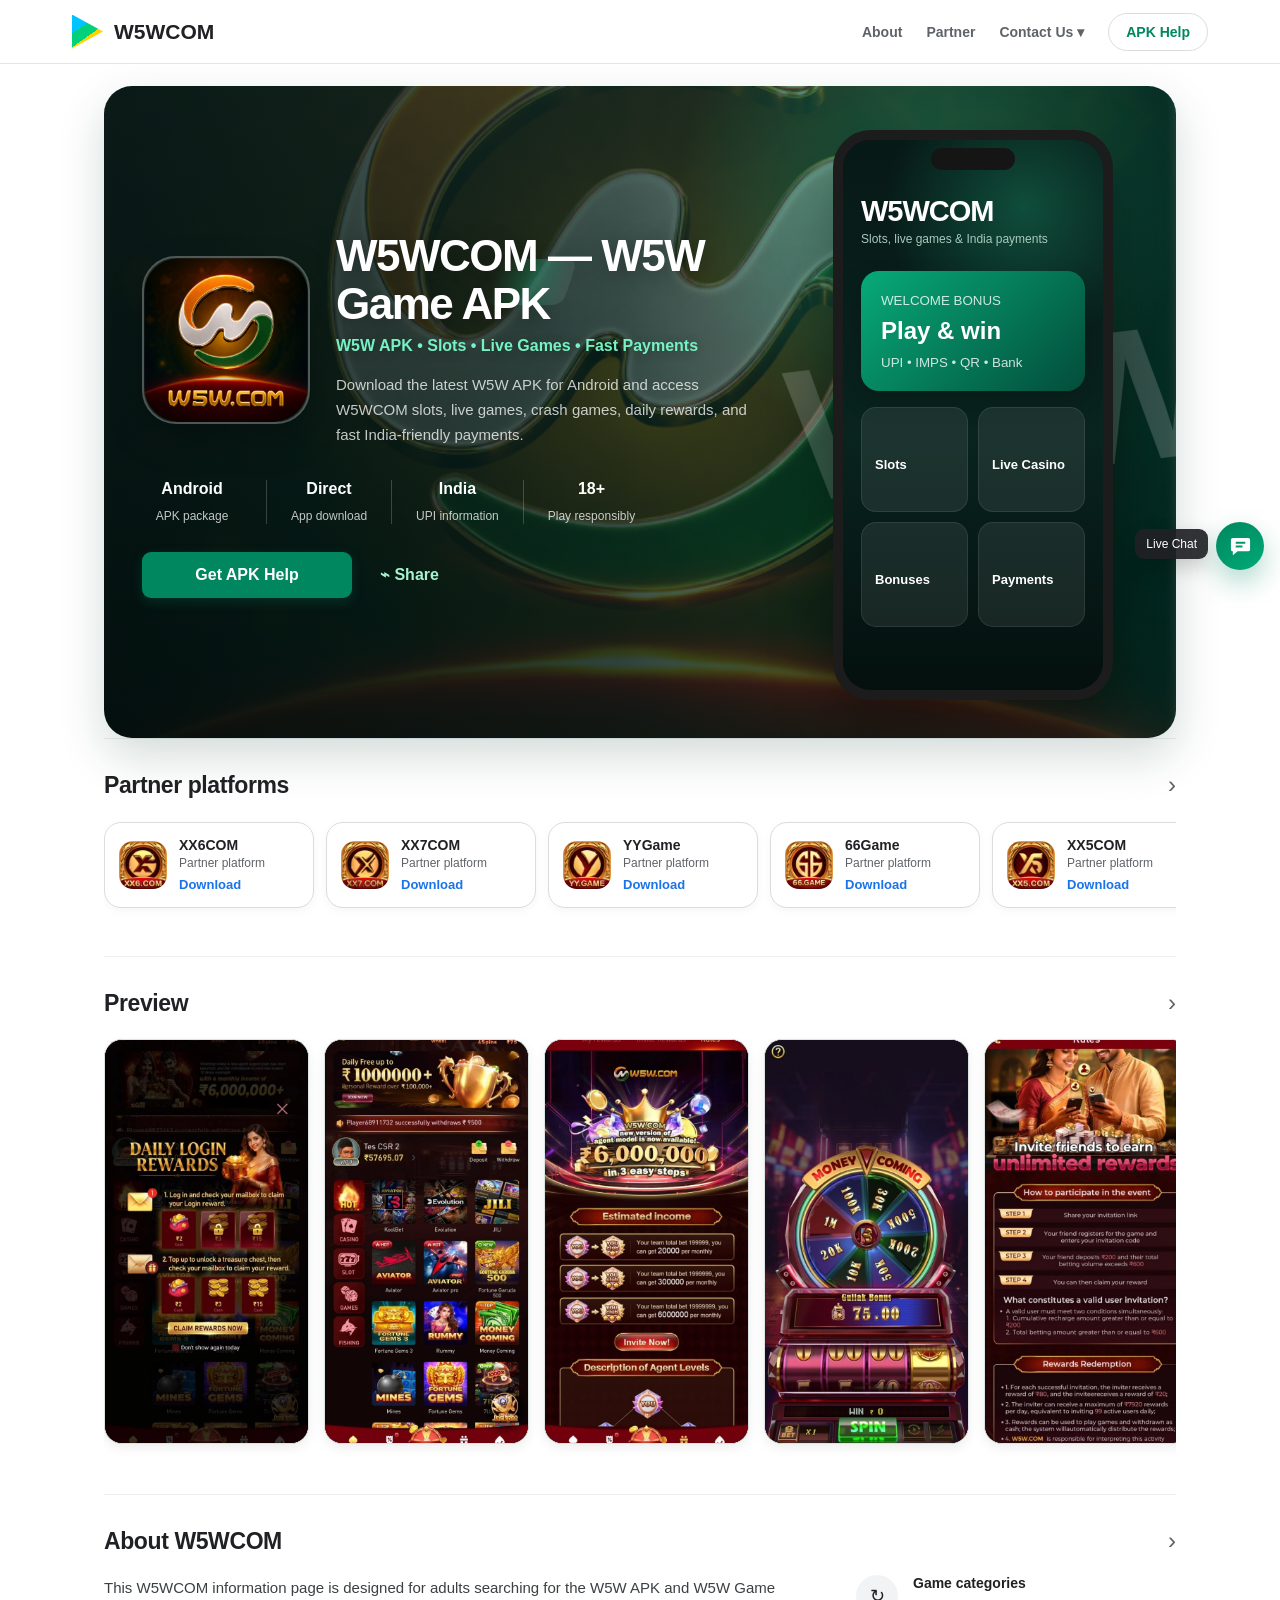
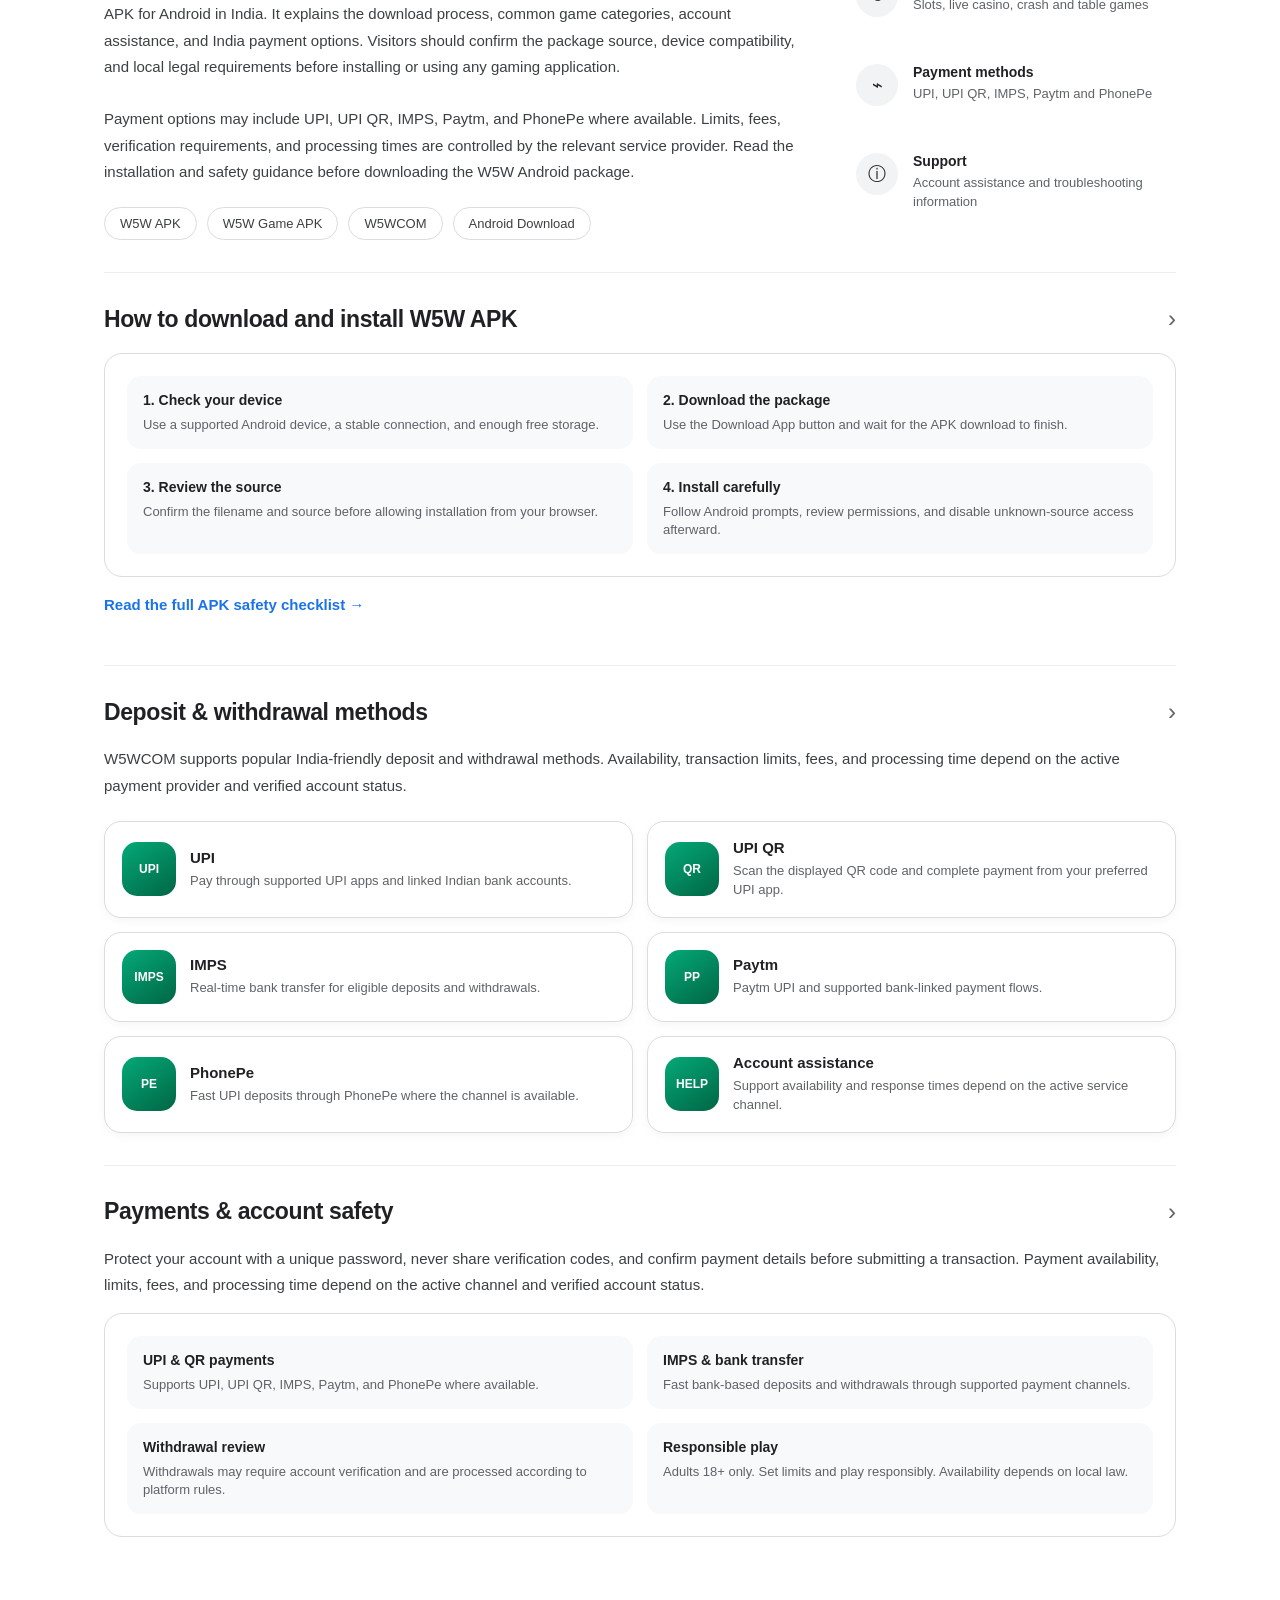
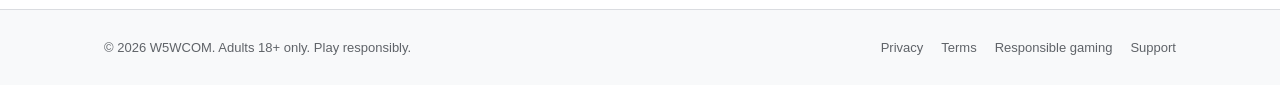
==== commit b292ef33: "Improve technical SEO and trust content" ====
--- a/index.html
+++ b/index.html
@@ -1,5 +1,5 @@
 <!doctype html>
-<html lang="en">
+<html lang="en-IN">
 <head>
   <meta charset="utf-8" />
   <meta name="viewport" content="width=device-width,initial-scale=1" />
@@ -8,6 +8,7 @@
   <meta name="description" content="Download the latest W5W APK and W5W Game APK for Android. Explore W5WCOM slots, live games, UPI payments, UPI QR, IMPS, Paytm and PhonePe support in India." />
   <meta name="robots" content="index,follow,max-image-preview:large" />
   <link rel="canonical" href="https://w5wgames.com/" />
+  <link rel="preload" as="image" href="/assets/hero-logo.png?v=20260807-2" fetchpriority="high" />
 
   <!-- Open Graph -->
   <meta property="og:type" content="website" />
@@ -42,13 +43,9 @@
   "applicationCategory": "GameApplication",
   "operatingSystem": "Android",
   "url": "https://w5wgames.com/",
+  "inLanguage": "en-IN",
   "image": "https://w5wgames.com/assets/og-w5w.webp?v=20260807-2",
-  "description": "Download the latest W5W APK and W5W Game APK for Android with slots, live games and India-friendly payment methods.",
-  "offers": {
-    "@type": "Offer",
-    "price": "0",
-    "priceCurrency": "INR"
-  }
+  "description": "W5W APK and W5W Game APK information for Android, including installation guidance, game categories and India payment methods."
 }
   </script>
 
@@ -1124,7 +1121,7 @@
     </div>
   </div>
 
-  <button class="header-btn" onclick="downloadApp()">Download APK</button>
+  <button class="header-btn" onclick="downloadApp()">APK Help</button>
 </nav>
     </div>
   </header>
@@ -1152,25 +1149,25 @@
 
         <div class="metrics" aria-label="App information">
           <div class="metric">
-            <strong>4.8 ★</strong>
-            <span>25K+ players</span>
+            <strong>Android</strong>
+            <span>APK package</span>
           </div>
           <div class="metric">
-            <strong>500+</strong>
-            <span>Games</span>
+            <strong>Direct</strong>
+            <span>App download</span>
           </div>
           <div class="metric">
-            <strong>24/7</strong>
-            <span>Customer support</span>
+            <strong>India</strong>
+            <span>UPI information</span>
           </div>
           <div class="metric">
-            <strong>Fast</strong>
-            <span>Deposit & withdrawal</span>
+            <strong>18+</strong>
+            <span>Play responsibly</span>
           </div>
         </div>
 
         <div class="actions">
-          <button class="install-btn" onclick="downloadApp()">Download App</button>
+          <button class="install-btn" onclick="downloadApp()">Get APK Help</button>
           <button class="share-btn" onclick="sharePage()">⌁ Share</button>
         </div>
       </div>
@@ -1206,25 +1203,25 @@
       </div>
       <div class="partner-grid">
         <article class="partner-card" aria-label="XX6COM partner platform">
-          <div class="partner-logo"><img src="/assets/xx6-logo.png?v=20260808" alt="XX6"></div><div><b>XX6COM</b><span>Partner platform</span><a class="partner-download" href="https://d30vlgvvl0fj64.cloudfront.net/apk/XX6.8dobr.apk" data-platform="xx6com">Download</a></div>
+          <div class="partner-logo"><img src="/assets/xx6-logo.png?v=20260808" alt="XX6COM logo" width="56" height="56" loading="lazy"></div><div><b>XX6COM</b><span>Partner platform</span><a class="partner-download" href="https://d30vlgvvl0fj64.cloudfront.net/apk/XX6.8dobr.apk" rel="nofollow" data-platform="xx6com">Download</a></div>
         </article>
         <article class="partner-card" aria-label="XX7COM partner platform">
-          <div class="partner-logo"><img src="/assets/xx7-logo.png?v=20260808" alt="XX7"></div><div><b>XX7COM</b><span>Partner platform</span><a class="partner-download" href="https://d2jhwu6bwze8ki.cloudfront.net/apk/XX7.8xrlq.apk" data-platform="xx7com">Download</a></div>
+          <div class="partner-logo"><img src="/assets/xx7-logo.png?v=20260808" alt="XX7COM logo" width="56" height="56" loading="lazy"></div><div><b>XX7COM</b><span>Partner platform</span><a class="partner-download" href="https://d2jhwu6bwze8ki.cloudfront.net/apk/XX7.8xrlq.apk" rel="nofollow" data-platform="xx7com">Download</a></div>
         </article>
         <article class="partner-card" aria-label="YYGame partner platform">
-          <div class="partner-logo"><img src="/assets/yygame-logo.png?v=20260808" alt="YYG"></div><div><b>YYGame</b><span>Partner platform</span><a class="partner-download" href="https://dclaa7imbttae.cloudfront.net/apk/yy.tpnja.apk" data-platform="yygame">Download</a></div>
+          <div class="partner-logo"><img src="/assets/yygame-logo.png?v=20260808" alt="YYGame logo" width="56" height="56" loading="lazy"></div><div><b>YYGame</b><span>Partner platform</span><a class="partner-download" href="https://dclaa7imbttae.cloudfront.net/apk/yy.tpnja.apk" rel="nofollow" data-platform="yygame">Download</a></div>
         </article>
         <article class="partner-card" aria-label="66Game partner platform">
-          <div class="partner-logo"><img src="/assets/66game-logo.png?v=20260808" alt="66"></div><div><b>66Game</b><span>Partner platform</span><a class="partner-download" href="https://dvnm6cw04vasl.cloudfront.net/apk/66game.1qbxp.apk" data-platform="66game">Download</a></div>
+          <div class="partner-logo"><img src="/assets/66game-logo.png?v=20260808" alt="66Game logo" width="56" height="56" loading="lazy"></div><div><b>66Game</b><span>Partner platform</span><a class="partner-download" href="https://dvnm6cw04vasl.cloudfront.net/apk/66game.1qbxp.apk" rel="nofollow" data-platform="66game">Download</a></div>
         </article>
         <article class="partner-card" aria-label="XX5COM partner platform">
-          <div class="partner-logo"><img src="/assets/xx5-logo.png?v=20260808" alt="XX5"></div><div><b>XX5COM</b><span>Partner platform</span><a class="partner-download" href="https://d1811ku0vicgoo.cloudfront.net/apk/XX5.7amav.apk" data-platform="xx5com">Download</a></div>
+          <div class="partner-logo"><img src="/assets/xx5-logo.png?v=20260808" alt="XX5COM logo" width="56" height="56" loading="lazy"></div><div><b>XX5COM</b><span>Partner platform</span><a class="partner-download" href="https://d1811ku0vicgoo.cloudfront.net/apk/XX5.7amav.apk" rel="nofollow" data-platform="xx5com">Download</a></div>
         </article>
         <article class="partner-card" aria-label="YY9COM partner platform">
-          <div class="partner-logo"><img src="/assets/yy9-logo.png?v=20260808" alt="YY9"></div><div><b>YY9COM</b><span>Partner platform</span><a class="partner-download" href="https://d2rfqhp7azz49k.cloudfront.net/apk/YY9.7onms.apk" data-platform="yy9com">Download</a></div>
+          <div class="partner-logo"><img src="/assets/yy9-logo.png?v=20260808" alt="YY9COM logo" width="56" height="56" loading="lazy"></div><div><b>YY9COM</b><span>Partner platform</span><a class="partner-download" href="https://d2rfqhp7azz49k.cloudfront.net/apk/YY9.7onms.apk" rel="nofollow" data-platform="yy9com">Download</a></div>
         </article>
         <article class="partner-card" aria-label="PE7COM partner platform">
-          <div class="partner-logo"><img src="/assets/pe7-logo.png?v=20260808" alt="PE7"></div><div><b>PE7COM</b><span>Partner platform</span><a class="partner-download" href="https://d2mlqx3kx3d7al.cloudfront.net/apk/PE7.tpcs.apk" data-platform="pe7com">Download</a></div>
+          <div class="partner-logo"><img src="/assets/pe7-logo.png?v=20260808" alt="PE7COM logo" width="56" height="56" loading="lazy"></div><div><b>PE7COM</b><span>Partner platform</span><a class="partner-download" href="https://d2mlqx3kx3d7al.cloudfront.net/apk/PE7.tpcs.apk" rel="nofollow" data-platform="pe7com">Download</a></div>
         </article>
       </div>
     </section>
@@ -1241,35 +1238,35 @@
       <img 
         src="/assets/w5w-screenshot-1.webp?v=20260808"
         alt="W5W App Screenshot 1"
-        loading="lazy">
+        loading="lazy" width="576" height="1280">
     </article>
 
     <article class="shot">
       <img 
         src="/assets/w5w-screenshot-2.webp?v=20260808"
         alt="W5W App Screenshot 2"
-        loading="lazy">
+        loading="lazy" width="576" height="1280">
     </article>
 
     <article class="shot">
       <img 
         src="/assets/w5w-screenshot-3.webp?v=20260808"
         alt="W5W App Screenshot 3"
-        loading="lazy">
+        loading="lazy" width="576" height="1280">
     </article>
 
     <article class="shot">
       <img 
         src="/assets/w5w-screenshot-4.webp?v=20260808"
         alt="W5W App Screenshot 4"
-        loading="lazy">
+        loading="lazy" width="576" height="1280">
     </article>
 
     <article class="shot">
       <img 
         src="/assets/w5w-screenshot-5.webp?v=20260808"
         alt="W5W App Screenshot 5"
-        loading="lazy">
+        loading="lazy" width="576" height="1280">
     </article>
 
   </div>
@@ -1284,9 +1281,9 @@
       <div class="about-grid">
         <div>
           <div class="about-text">
-            W5WCOM is a mobile-first India gaming platform designed for users searching for the latest W5W APK and W5W Game APK download. The W5W app gives Android users quick access to slot games, live casino tables, crash games, card games, daily promotions, account support, and convenient India payment options. Users can download the W5W APK directly from the official W5WCOM page and install the newest Android package with a simple mobile-friendly process.
+            This W5WCOM information page is designed for adults searching for the W5W APK and W5W Game APK for Android in India. It explains the download process, common game categories, account assistance, and India payment options. Visitors should confirm the package source, device compatibility, and local legal requirements before installing or using any gaming application.
             <br><br>
-            The platform supports popular payment methods including UPI, UPI QR, IMPS, Paytm, and PhonePe where available. W5WCOM focuses on fast navigation, secure account access, responsive mobile performance, and clear download information for users looking for W5W APK download, W5W Game APK download, or the official W5WCOM Android app.
+            Payment options may include UPI, UPI QR, IMPS, Paytm, and PhonePe where available. Limits, fees, verification requirements, and processing times are controlled by the relevant service provider. Read the installation and safety guidance before downloading the W5W Android package.
           </div>
 
           <div class="tags">
@@ -1300,9 +1297,20 @@
         <div class="info-list">
           <div class="info-item"><div class="info-icon">↻</div><div><b>Game categories</b><span>Slots, live casino, crash and table games</span></div></div>
           <div class="info-item"><div class="info-icon">⌁</div><div><b>Payment methods</b><span>UPI, UPI QR, IMPS, Paytm and PhonePe</span></div></div>
-          <div class="info-item"><div class="info-icon">ⓘ</div><div><b>Support</b><span>24/7 English and Hindi assistance</span></div></div>
+          <div class="info-item"><div class="info-icon">ⓘ</div><div><b>Support</b><span>Account assistance and troubleshooting information</span></div></div>
         </div>
       </div>
+    </section>
+
+    <section class="section" id="install-guide">
+      <div class="section-title"><h2>How to download and install W5W APK</h2><span class="arrow">›</span></div>
+      <div class="data-card">
+        <div><b>1. Check your device</b><span>Use a supported Android device, a stable connection, and enough free storage.</span></div>
+        <div><b>2. Download the package</b><span>Use the Download App button and wait for the APK download to finish.</span></div>
+        <div><b>3. Review the source</b><span>Confirm the filename and source before allowing installation from your browser.</span></div>
+        <div><b>4. Install carefully</b><span>Follow Android prompts, review permissions, and disable unknown-source access afterward.</span></div>
+      </div>
+      <p class="about-text"><a href="/apk-safety/" style="color:var(--blue);font-weight:700">Read the full APK safety checklist →</a></p>
     </section>
 
 
@@ -1315,7 +1323,7 @@
         <article class="payment-card"><div class="payment-logo">IMPS</div><div><b>IMPS</b><span>Real-time bank transfer for eligible deposits and withdrawals.</span></div></article>
         <article class="payment-card"><div class="payment-logo">PP</div><div><b>Paytm</b><span>Paytm UPI and supported bank-linked payment flows.</span></div></article>
         <article class="payment-card"><div class="payment-logo">PE</div><div><b>PhonePe</b><span>Fast UPI deposits through PhonePe where the channel is available.</span></div></article>
-        <article class="payment-card"><div class="payment-logo">24H</div><div><b>24-hour service</b><span>Customer support and payment assistance are available around the clock.</span></div></article>
+        <article class="payment-card"><div class="payment-logo">HELP</div><div><b>Account assistance</b><span>Support availability and response times depend on the active service channel.</span></div></article>
       </div>
     </section>
 
@@ -1326,7 +1334,7 @@
       </div>
 
       <p class="about-text">
-        W5WCOM uses secure account access and protected payment processing. Payment availability, limits, fees, and processing time depend on the active channel and verified account status.
+        Protect your account with a unique password, never share verification codes, and confirm payment details before submitting a transaction. Payment availability, limits, fees, and processing time depend on the active channel and verified account status.
       </p>
 
       <div class="data-card">
@@ -1354,9 +1362,10 @@
     <div class="footer-inner">
       <div>© 2026 W5WCOM. Adults 18+ only. Play responsibly.</div>
       <div class="footer-links">
-        <a href="#">Privacy</a>
-        <a href="#">Terms</a>
-        <a href="#">Support</a>
+        <a href="/privacy/">Privacy</a>
+        <a href="/terms/">Terms</a>
+        <a href="/responsible-gaming/">Responsible gaming</a>
+        <a href="/support/">Support</a>
       </div>
     </div>
   </footer>
@@ -1365,9 +1374,9 @@
   <div class="modal-overlay" id="aboutModal" onclick="closeAboutModal(event)">
     <div class="about-modal" role="dialog" aria-modal="true" aria-labelledby="aboutModalTitle">
       <button class="modal-close" onclick="closeAboutModal()" aria-label="Close">×</button>
-      <h2 id="aboutModalTitle">About W5WCOM</h2>
+      <h2 id="aboutModalTitle">W5WCOM overview</h2>
       <p>
-        W5WCOM, also known as W5W, is a mobile-focused gaming platform for Android users in India. The platform provides access to slot games, live games, crash games, card games, promotional rewards, account assistance, and convenient India-friendly payment methods. Users looking for the latest W5W APK or W5W Game APK download can use the official download button on this page to get the current Android package.
+        W5WCOM, also known as W5W, is presented here for adults looking for Android download and installation information in India. Review the package source, permissions, payment terms, responsible-gaming guidance, and applicable local law before use.
       </p>
       <div class="modal-tags">
         <span class="tag">W5W APK</span><span class="tag">W5W Game APK</span><span class="tag">W5WCOM</span><span class="tag">India</span>
@@ -1376,17 +1385,25 @@
   </div>
 
 
-  <div class="livechat-label" id="livechatLabel">Live Chat</div>
-  <button class="livechat-float" id="livechatFloat" type="button" aria-label="Open live chat" title="Live Chat">
-    <svg viewBox="0 0 24 24" aria-hidden="true"><path d="M4 3h16a2 2 0 0 1 2 2v10a2 2 0 0 1-2 2H9l-5 4v-4a2 2 0 0 1-2-2V5a2 2 0 0 1 2-2Zm3 6h10V7H7v2Zm0 4h7v-2H7v2Z"/></svg>
-  </button>
+    <div class="livechat-label">Live Chat</div>
+
+<a
+    class="livechat-float"
+    href="https://w5w.onlinecustomerservicehotline.com"
+    target="_blank"
+    rel="noopener nofollow"
+    aria-label="Live Chat"
+    title="Live Chat">
+
+    <svg viewBox="0 0 24 24" aria-hidden="true">
+        <path d="M4 3h16a2 2 0 0 1 2 2v10a2 2 0 0 1-2 2H9l-5 4v-4a2 2 0 0 1-2-2V5a2 2 0 0 1 2-2Zm3 6h10V7H7v2Zm0 4h7v-2H7v2Z"/>
+    </svg>
+
+</a>
 
   <div class="toast" id="toast">Link copied</div>
 
   <script>
-    // Replace with your real APK URL.
-    const APK_URL = "/downloads/w5w-game-latest.apk";
-
     function openAboutModal(){
       document.getElementById("aboutModal").classList.add("show");
       document.body.style.overflow = "hidden";
@@ -1418,7 +1435,7 @@
     });
 
     function downloadApp(){
-      window.location.href = APK_URL;
+      window.location.href = "/support/";
     }
 
     async function sharePage(){
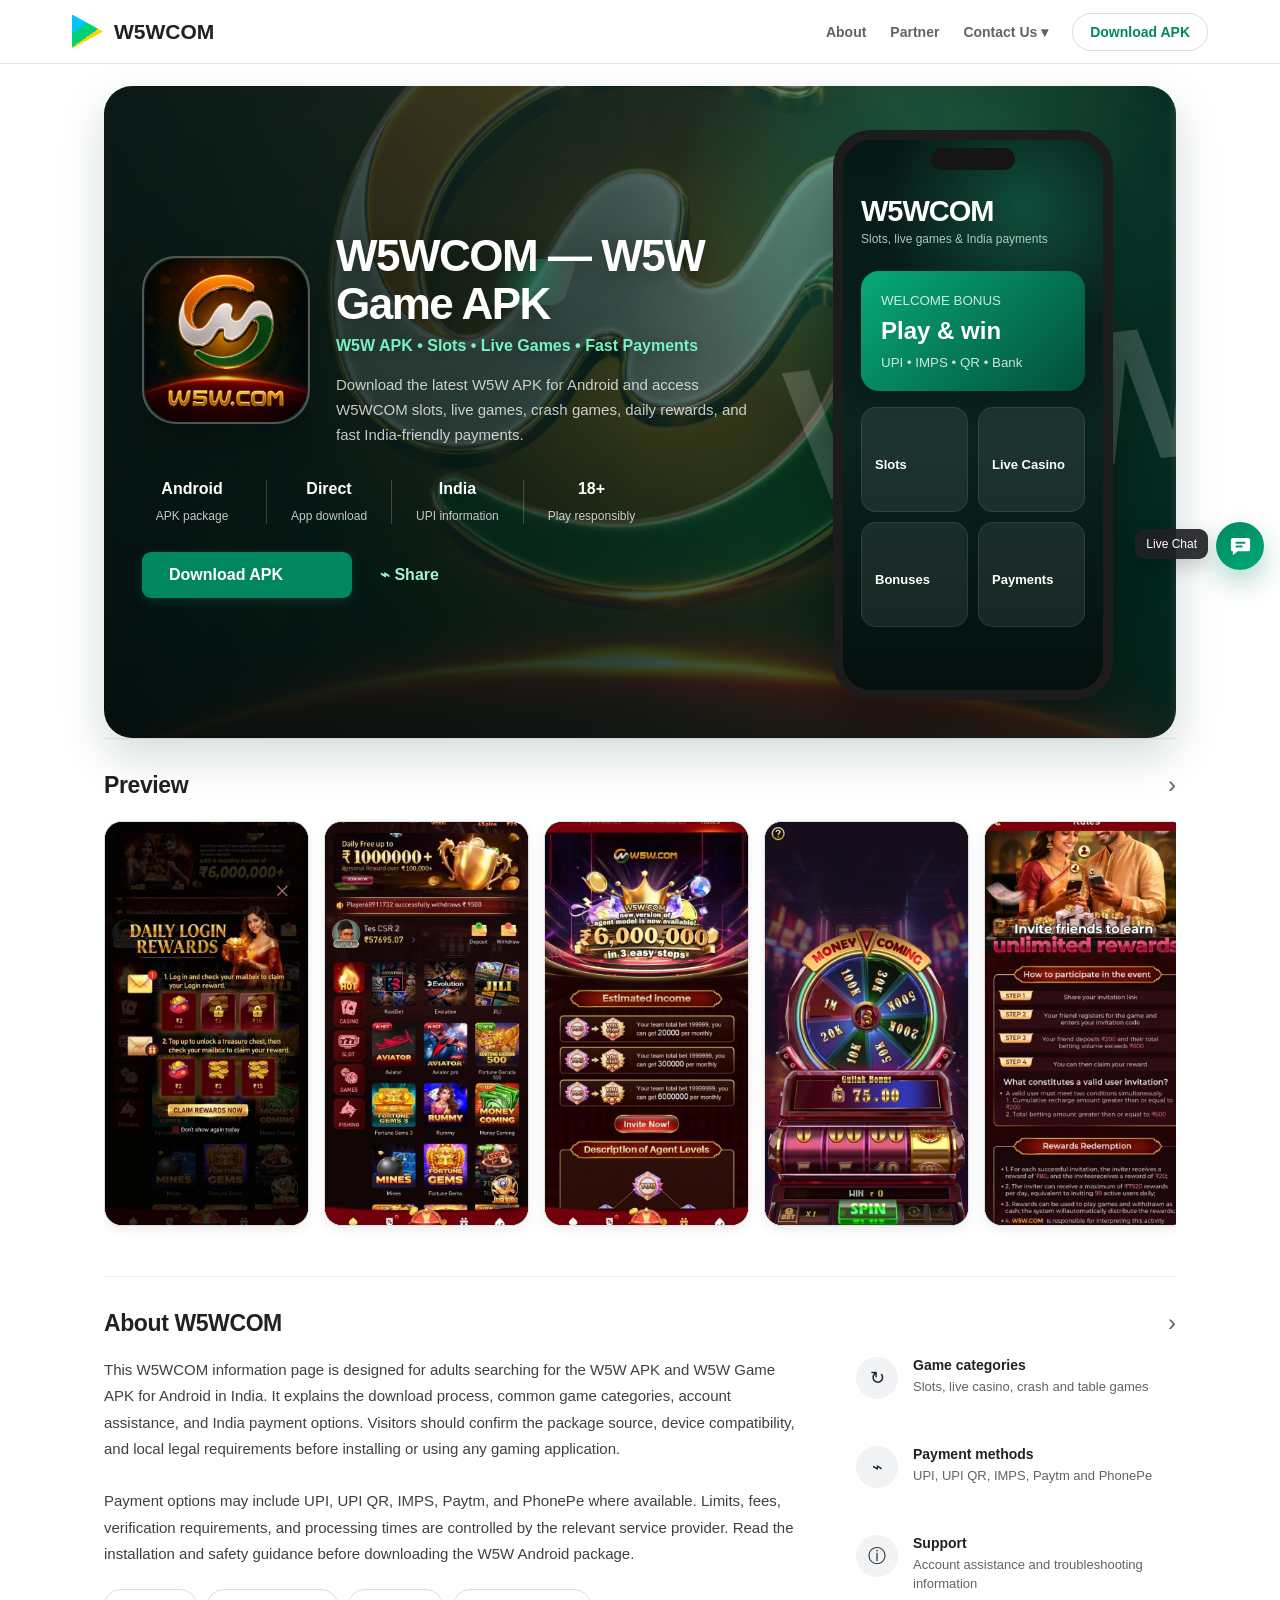
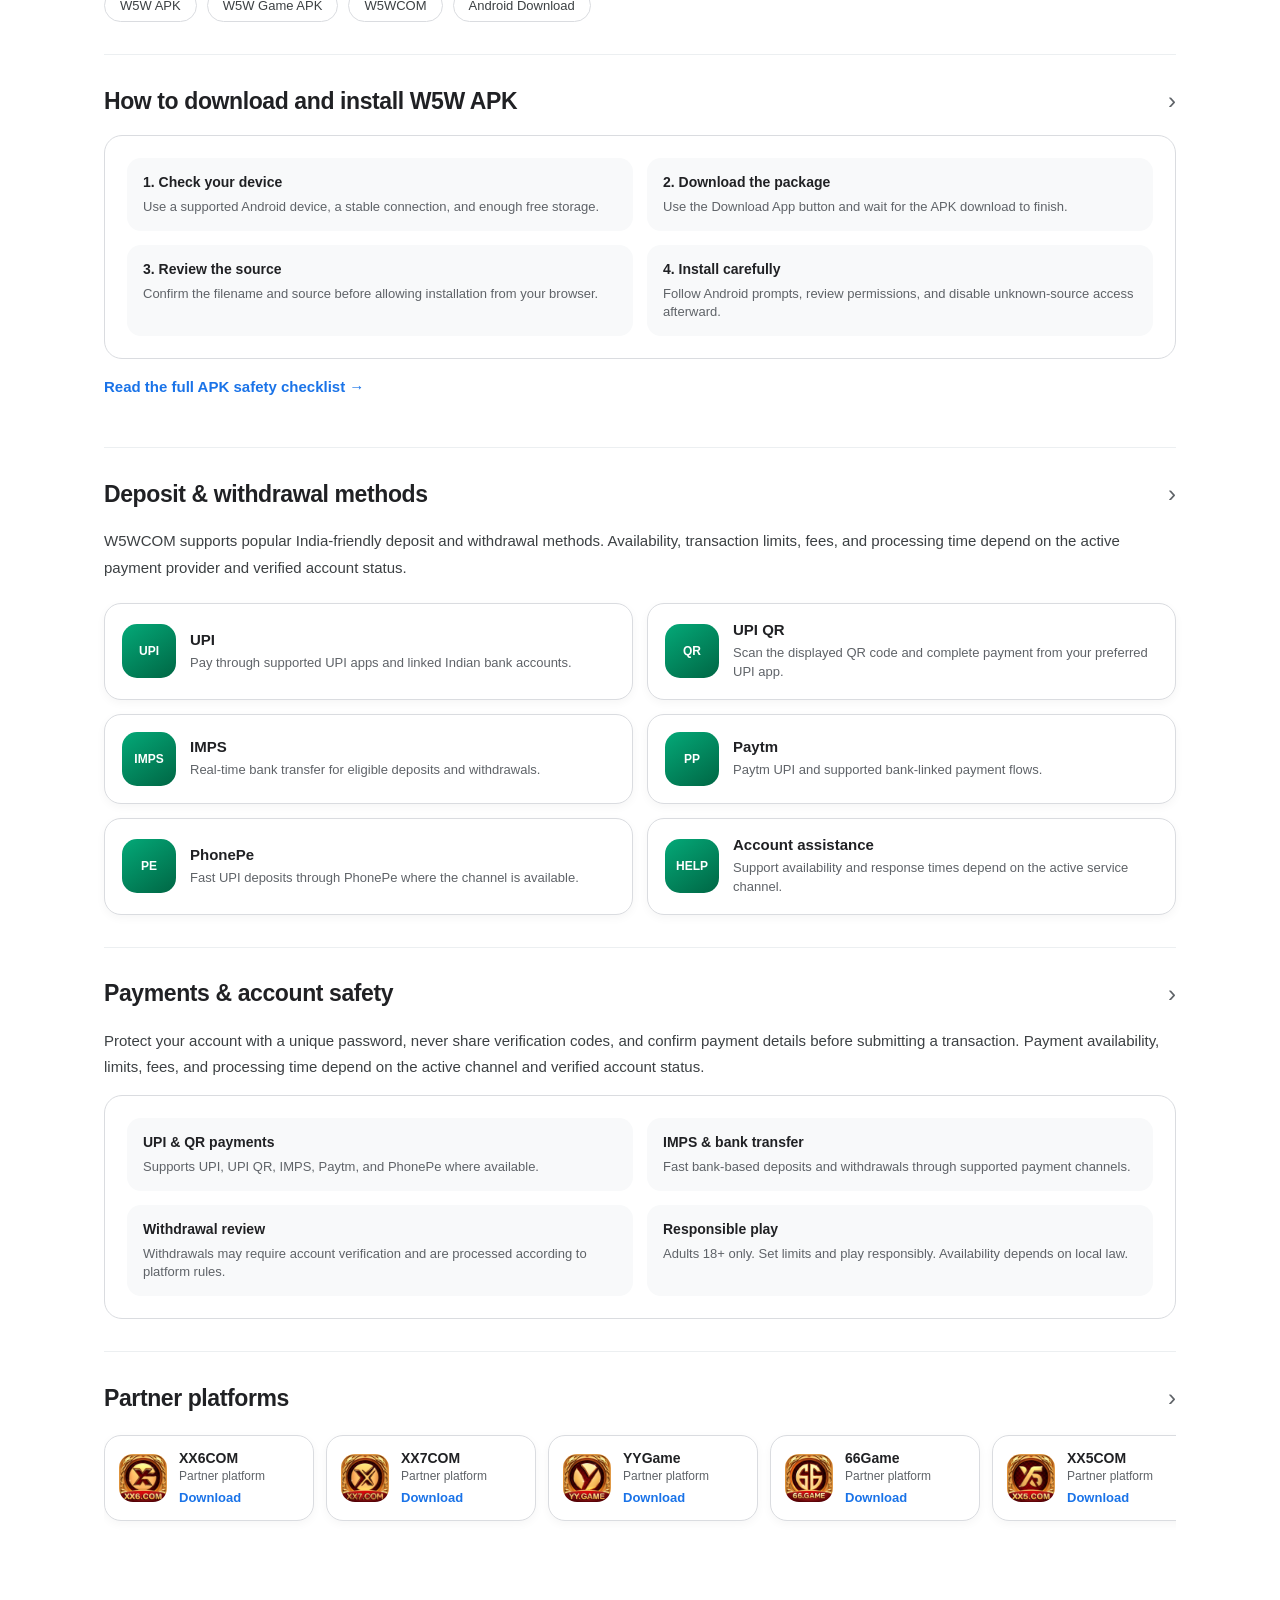
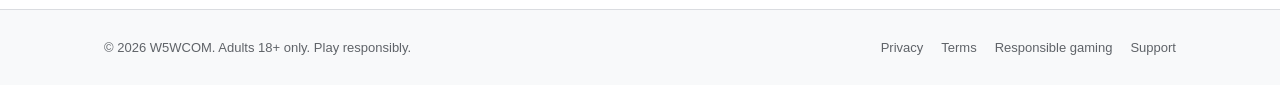
==== commit fa305908: "Update APK download and final SEO audit" ====
--- a/index.html
+++ b/index.html
@@ -1116,12 +1116,12 @@
   <div class="contact-menu">
     <button class="nav-link" onclick="toggleContactMenu(event)">Contact Us ▾</button>
     <div class="contact-dropdown" id="contactDropdown">
-      <a href="https://wa.me/000000000000" target="_blank" rel="noopener">WhatsApp</a>
-      <a href="https://66group.club" target="_blank" rel="noopener">Telegram</a>
+      <a href="/support/">Support guide</a>
+      <a href="https://w5w.onlinecustomerservicehotline.com" target="_blank" rel="nofollow noopener">Live chat</a>
     </div>
   </div>
 
-  <button class="header-btn" onclick="downloadApp()">APK Help</button>
+  <a class="header-btn" href="https://d3vu9ff6yff38r.cloudfront.net/apk/W5W.ljuy.apk" rel="nofollow">Download APK</a>
 </nav>
     </div>
   </header>
@@ -1167,7 +1167,7 @@
         </div>
 
         <div class="actions">
-          <button class="install-btn" onclick="downloadApp()">Get APK Help</button>
+          <a class="install-btn" href="https://d3vu9ff6yff38r.cloudfront.net/apk/W5W.ljuy.apk" rel="nofollow">Download APK</a>
           <button class="share-btn" onclick="sharePage()">⌁ Share</button>
         </div>
       </div>
@@ -1195,6 +1195,137 @@
       </div>
     </section>
 
+
+    <section class="section" id="screenshots">
+  <div class="section-title">
+    <h2>Preview</h2>
+    <span class="arrow">›</span>
+  </div>
+
+  <div class="screenshots">
+
+    <article class="shot">
+      <img 
+        src="/assets/w5w-screenshot-1.webp?v=20260808"
+        alt="W5W App Screenshot 1"
+        loading="lazy" width="576" height="1280">
+    </article>
+
+    <article class="shot">
+      <img 
+        src="/assets/w5w-screenshot-2.webp?v=20260808"
+        alt="W5W App Screenshot 2"
+        loading="lazy" width="576" height="1280">
+    </article>
+
+    <article class="shot">
+      <img 
+        src="/assets/w5w-screenshot-3.webp?v=20260808"
+        alt="W5W App Screenshot 3"
+        loading="lazy" width="576" height="1280">
+    </article>
+
+    <article class="shot">
+      <img 
+        src="/assets/w5w-screenshot-4.webp?v=20260808"
+        alt="W5W App Screenshot 4"
+        loading="lazy" width="576" height="1280">
+    </article>
+
+    <article class="shot">
+      <img 
+        src="/assets/w5w-screenshot-5.webp?v=20260808"
+        alt="W5W App Screenshot 5"
+        loading="lazy" width="576" height="1280">
+    </article>
+
+  </div>
+</section>
+
+    <section class="section" id="about">
+      <div class="section-title">
+        <h2>About W5WCOM</h2>
+        <span class="arrow">›</span>
+      </div>
+
+      <div class="about-grid">
+        <div>
+          <div class="about-text">
+            This W5WCOM information page is designed for adults searching for the W5W APK and W5W Game APK for Android in India. It explains the download process, common game categories, account assistance, and India payment options. Visitors should confirm the package source, device compatibility, and local legal requirements before installing or using any gaming application.
+            <br><br>
+            Payment options may include UPI, UPI QR, IMPS, Paytm, and PhonePe where available. Limits, fees, verification requirements, and processing times are controlled by the relevant service provider. Read the installation and safety guidance before downloading the W5W Android package.
+          </div>
+
+          <div class="tags">
+            <span class="tag">W5W APK</span>
+            <span class="tag">W5W Game APK</span>
+            <span class="tag">W5WCOM</span>
+            <span class="tag">Android Download</span>
+          </div>
+        </div>
+
+        <div class="info-list">
+          <div class="info-item"><div class="info-icon">↻</div><div><b>Game categories</b><span>Slots, live casino, crash and table games</span></div></div>
+          <div class="info-item"><div class="info-icon">⌁</div><div><b>Payment methods</b><span>UPI, UPI QR, IMPS, Paytm and PhonePe</span></div></div>
+          <div class="info-item"><div class="info-icon">ⓘ</div><div><b>Support</b><span>Account assistance and troubleshooting information</span></div></div>
+        </div>
+      </div>
+    </section>
+
+    <section class="section" id="install-guide">
+      <div class="section-title"><h2>How to download and install W5W APK</h2><span class="arrow">›</span></div>
+      <div class="data-card">
+        <div><b>1. Check your device</b><span>Use a supported Android device, a stable connection, and enough free storage.</span></div>
+        <div><b>2. Download the package</b><span>Use the Download App button and wait for the APK download to finish.</span></div>
+        <div><b>3. Review the source</b><span>Confirm the filename and source before allowing installation from your browser.</span></div>
+        <div><b>4. Install carefully</b><span>Follow Android prompts, review permissions, and disable unknown-source access afterward.</span></div>
+      </div>
+      <p class="about-text"><a href="/apk-safety/" style="color:var(--blue);font-weight:700">Read the full APK safety checklist →</a></p>
+    </section>
+
+
+    <section class="section" id="payments">
+      <div class="section-title"><h2>Deposit & withdrawal methods</h2><span class="arrow">›</span></div>
+      <p class="about-text">W5WCOM supports popular India-friendly deposit and withdrawal methods. Availability, transaction limits, fees, and processing time depend on the active payment provider and verified account status.</p>
+      <div class="payment-grid">
+        <article class="payment-card"><div class="payment-logo">UPI</div><div><b>UPI</b><span>Pay through supported UPI apps and linked Indian bank accounts.</span></div></article>
+        <article class="payment-card"><div class="payment-logo">QR</div><div><b>UPI QR</b><span>Scan the displayed QR code and complete payment from your preferred UPI app.</span></div></article>
+        <article class="payment-card"><div class="payment-logo">IMPS</div><div><b>IMPS</b><span>Real-time bank transfer for eligible deposits and withdrawals.</span></div></article>
+        <article class="payment-card"><div class="payment-logo">PP</div><div><b>Paytm</b><span>Paytm UPI and supported bank-linked payment flows.</span></div></article>
+        <article class="payment-card"><div class="payment-logo">PE</div><div><b>PhonePe</b><span>Fast UPI deposits through PhonePe where the channel is available.</span></div></article>
+        <article class="payment-card"><div class="payment-logo">HELP</div><div><b>Account assistance</b><span>Support availability and response times depend on the active service channel.</span></div></article>
+      </div>
+    </section>
+
+    <section class="section" id="privacy">
+      <div class="section-title">
+        <h2>Payments & account safety</h2>
+        <span class="arrow">›</span>
+      </div>
+
+      <p class="about-text">
+        Protect your account with a unique password, never share verification codes, and confirm payment details before submitting a transaction. Payment availability, limits, fees, and processing time depend on the active channel and verified account status.
+      </p>
+
+      <div class="data-card">
+        <div>
+          <b>UPI & QR payments</b>
+          <span>Supports UPI, UPI QR, IMPS, Paytm, and PhonePe where available.</span>
+        </div>
+        <div>
+          <b>IMPS & bank transfer</b>
+          <span>Fast bank-based deposits and withdrawals through supported payment channels.</span>
+        </div>
+        <div>
+          <b>Withdrawal review</b>
+          <span>Withdrawals may require account verification and are processed according to platform rules.</span>
+        </div>
+        <div>
+          <b>Responsible play</b>
+          <span>Adults 18+ only. Set limits and play responsibly. Availability depends on local law.</span>
+        </div>
+      </div>
+    </section>
 
     <section class="section" id="partners">
       <div class="section-title">
@@ -1225,137 +1356,6 @@
         </article>
       </div>
     </section>
-
-    <section class="section" id="screenshots">
-  <div class="section-title">
-    <h2>Preview</h2>
-    <span class="arrow">›</span>
-  </div>
-
-  <div class="screenshots">
-
-    <article class="shot">
-      <img 
-        src="/assets/w5w-screenshot-1.webp?v=20260808"
-        alt="W5W App Screenshot 1"
-        loading="lazy" width="576" height="1280">
-    </article>
-
-    <article class="shot">
-      <img 
-        src="/assets/w5w-screenshot-2.webp?v=20260808"
-        alt="W5W App Screenshot 2"
-        loading="lazy" width="576" height="1280">
-    </article>
-
-    <article class="shot">
-      <img 
-        src="/assets/w5w-screenshot-3.webp?v=20260808"
-        alt="W5W App Screenshot 3"
-        loading="lazy" width="576" height="1280">
-    </article>
-
-    <article class="shot">
-      <img 
-        src="/assets/w5w-screenshot-4.webp?v=20260808"
-        alt="W5W App Screenshot 4"
-        loading="lazy" width="576" height="1280">
-    </article>
-
-    <article class="shot">
-      <img 
-        src="/assets/w5w-screenshot-5.webp?v=20260808"
-        alt="W5W App Screenshot 5"
-        loading="lazy" width="576" height="1280">
-    </article>
-
-  </div>
-</section>
-
-    <section class="section" id="about">
-      <div class="section-title">
-        <h2>About W5WCOM</h2>
-        <span class="arrow">›</span>
-      </div>
-
-      <div class="about-grid">
-        <div>
-          <div class="about-text">
-            This W5WCOM information page is designed for adults searching for the W5W APK and W5W Game APK for Android in India. It explains the download process, common game categories, account assistance, and India payment options. Visitors should confirm the package source, device compatibility, and local legal requirements before installing or using any gaming application.
-            <br><br>
-            Payment options may include UPI, UPI QR, IMPS, Paytm, and PhonePe where available. Limits, fees, verification requirements, and processing times are controlled by the relevant service provider. Read the installation and safety guidance before downloading the W5W Android package.
-          </div>
-
-          <div class="tags">
-            <span class="tag">W5W APK</span>
-            <span class="tag">W5W Game APK</span>
-            <span class="tag">W5WCOM</span>
-            <span class="tag">Android Download</span>
-          </div>
-        </div>
-
-        <div class="info-list">
-          <div class="info-item"><div class="info-icon">↻</div><div><b>Game categories</b><span>Slots, live casino, crash and table games</span></div></div>
-          <div class="info-item"><div class="info-icon">⌁</div><div><b>Payment methods</b><span>UPI, UPI QR, IMPS, Paytm and PhonePe</span></div></div>
-          <div class="info-item"><div class="info-icon">ⓘ</div><div><b>Support</b><span>Account assistance and troubleshooting information</span></div></div>
-        </div>
-      </div>
-    </section>
-
-    <section class="section" id="install-guide">
-      <div class="section-title"><h2>How to download and install W5W APK</h2><span class="arrow">›</span></div>
-      <div class="data-card">
-        <div><b>1. Check your device</b><span>Use a supported Android device, a stable connection, and enough free storage.</span></div>
-        <div><b>2. Download the package</b><span>Use the Download App button and wait for the APK download to finish.</span></div>
-        <div><b>3. Review the source</b><span>Confirm the filename and source before allowing installation from your browser.</span></div>
-        <div><b>4. Install carefully</b><span>Follow Android prompts, review permissions, and disable unknown-source access afterward.</span></div>
-      </div>
-      <p class="about-text"><a href="/apk-safety/" style="color:var(--blue);font-weight:700">Read the full APK safety checklist →</a></p>
-    </section>
-
-
-    <section class="section" id="payments">
-      <div class="section-title"><h2>Deposit & withdrawal methods</h2><span class="arrow">›</span></div>
-      <p class="about-text">W5WCOM supports popular India-friendly deposit and withdrawal methods. Availability, transaction limits, fees, and processing time depend on the active payment provider and verified account status.</p>
-      <div class="payment-grid">
-        <article class="payment-card"><div class="payment-logo">UPI</div><div><b>UPI</b><span>Pay through supported UPI apps and linked Indian bank accounts.</span></div></article>
-        <article class="payment-card"><div class="payment-logo">QR</div><div><b>UPI QR</b><span>Scan the displayed QR code and complete payment from your preferred UPI app.</span></div></article>
-        <article class="payment-card"><div class="payment-logo">IMPS</div><div><b>IMPS</b><span>Real-time bank transfer for eligible deposits and withdrawals.</span></div></article>
-        <article class="payment-card"><div class="payment-logo">PP</div><div><b>Paytm</b><span>Paytm UPI and supported bank-linked payment flows.</span></div></article>
-        <article class="payment-card"><div class="payment-logo">PE</div><div><b>PhonePe</b><span>Fast UPI deposits through PhonePe where the channel is available.</span></div></article>
-        <article class="payment-card"><div class="payment-logo">HELP</div><div><b>Account assistance</b><span>Support availability and response times depend on the active service channel.</span></div></article>
-      </div>
-    </section>
-
-    <section class="section" id="privacy">
-      <div class="section-title">
-        <h2>Payments & account safety</h2>
-        <span class="arrow">›</span>
-      </div>
-
-      <p class="about-text">
-        Protect your account with a unique password, never share verification codes, and confirm payment details before submitting a transaction. Payment availability, limits, fees, and processing time depend on the active channel and verified account status.
-      </p>
-
-      <div class="data-card">
-        <div>
-          <b>UPI & QR payments</b>
-          <span>Supports UPI, UPI QR, IMPS, Paytm, and PhonePe where available.</span>
-        </div>
-        <div>
-          <b>IMPS & bank transfer</b>
-          <span>Fast bank-based deposits and withdrawals through supported payment channels.</span>
-        </div>
-        <div>
-          <b>Withdrawal review</b>
-          <span>Withdrawals may require account verification and are processed according to platform rules.</span>
-        </div>
-        <div>
-          <b>Responsible play</b>
-          <span>Adults 18+ only. Set limits and play responsibly. Availability depends on local law.</span>
-        </div>
-      </div>
-    </section>
   </main>
 
   <footer>
@@ -1433,10 +1433,6 @@
         if(menu) menu.classList.remove("show");
       }
     });
-
-    function downloadApp(){
-      window.location.href = "/support/";
-    }
 
     async function sharePage(){
       const data = {
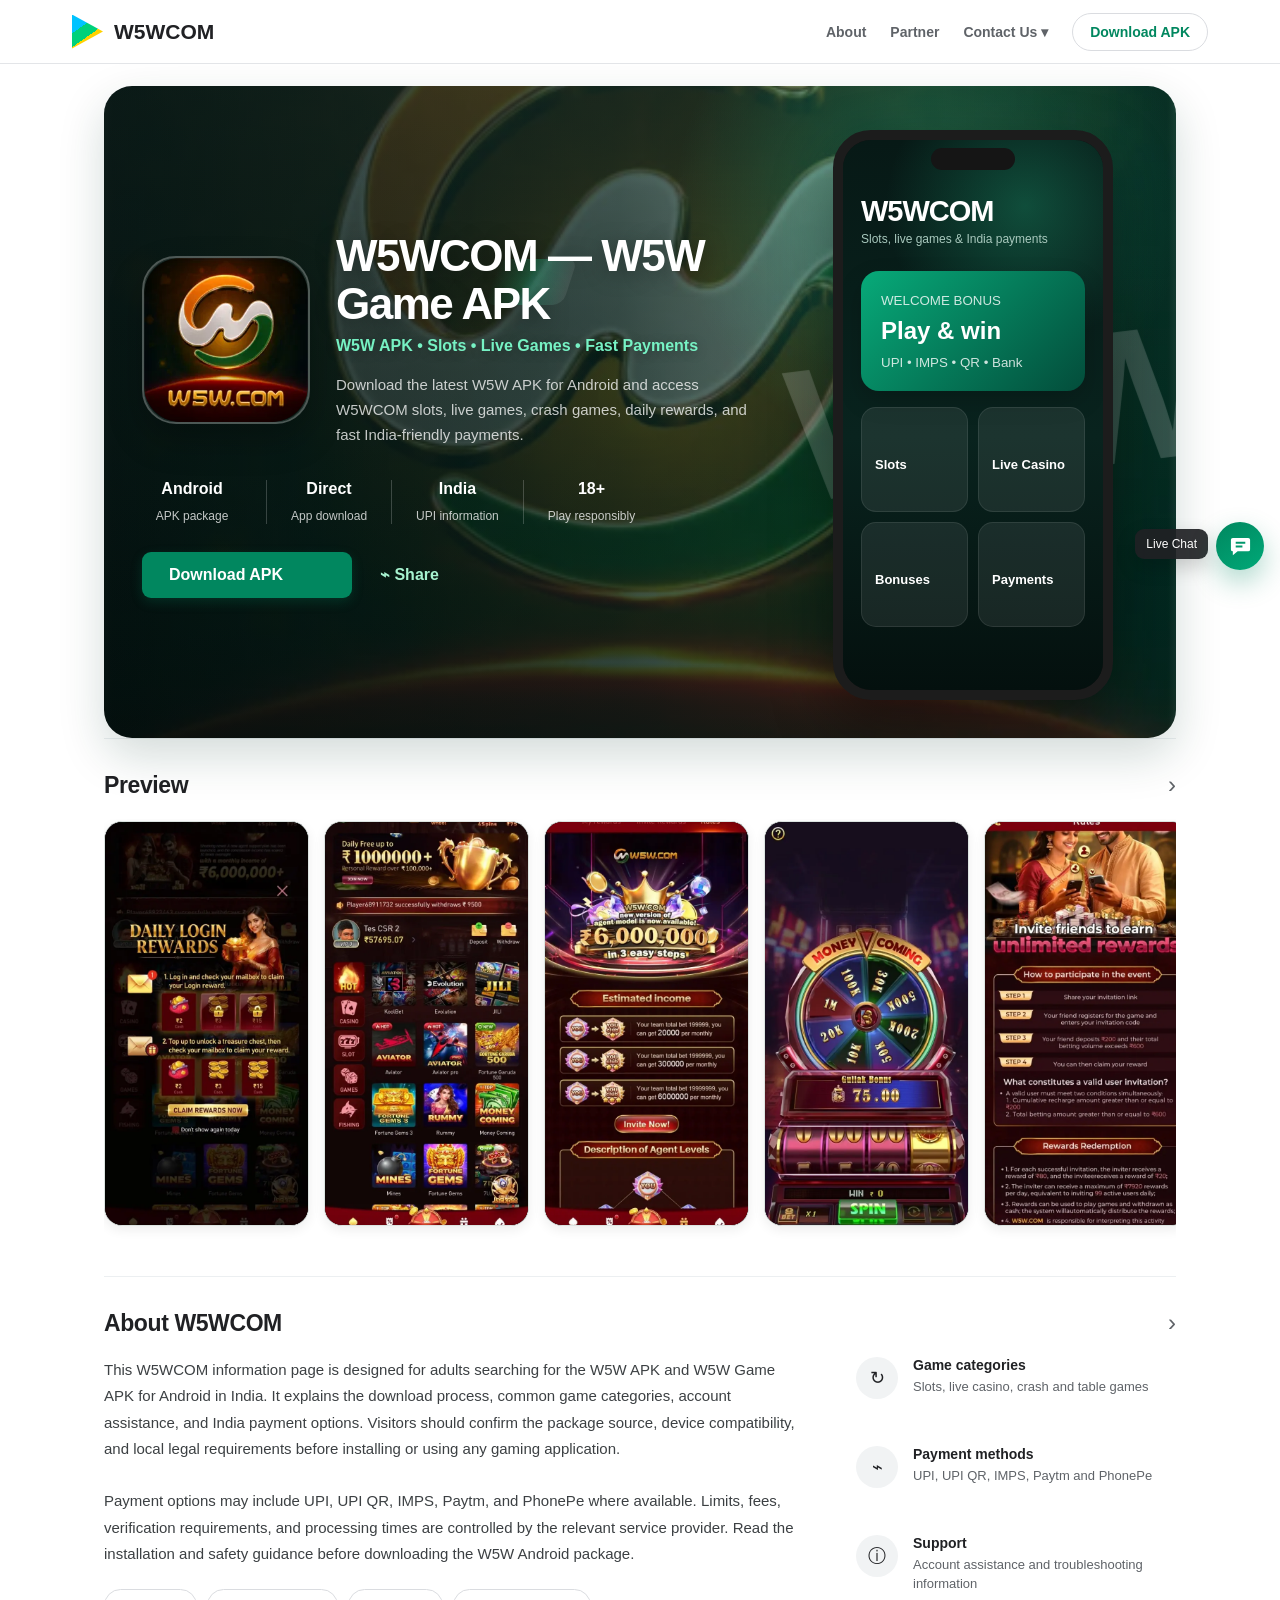
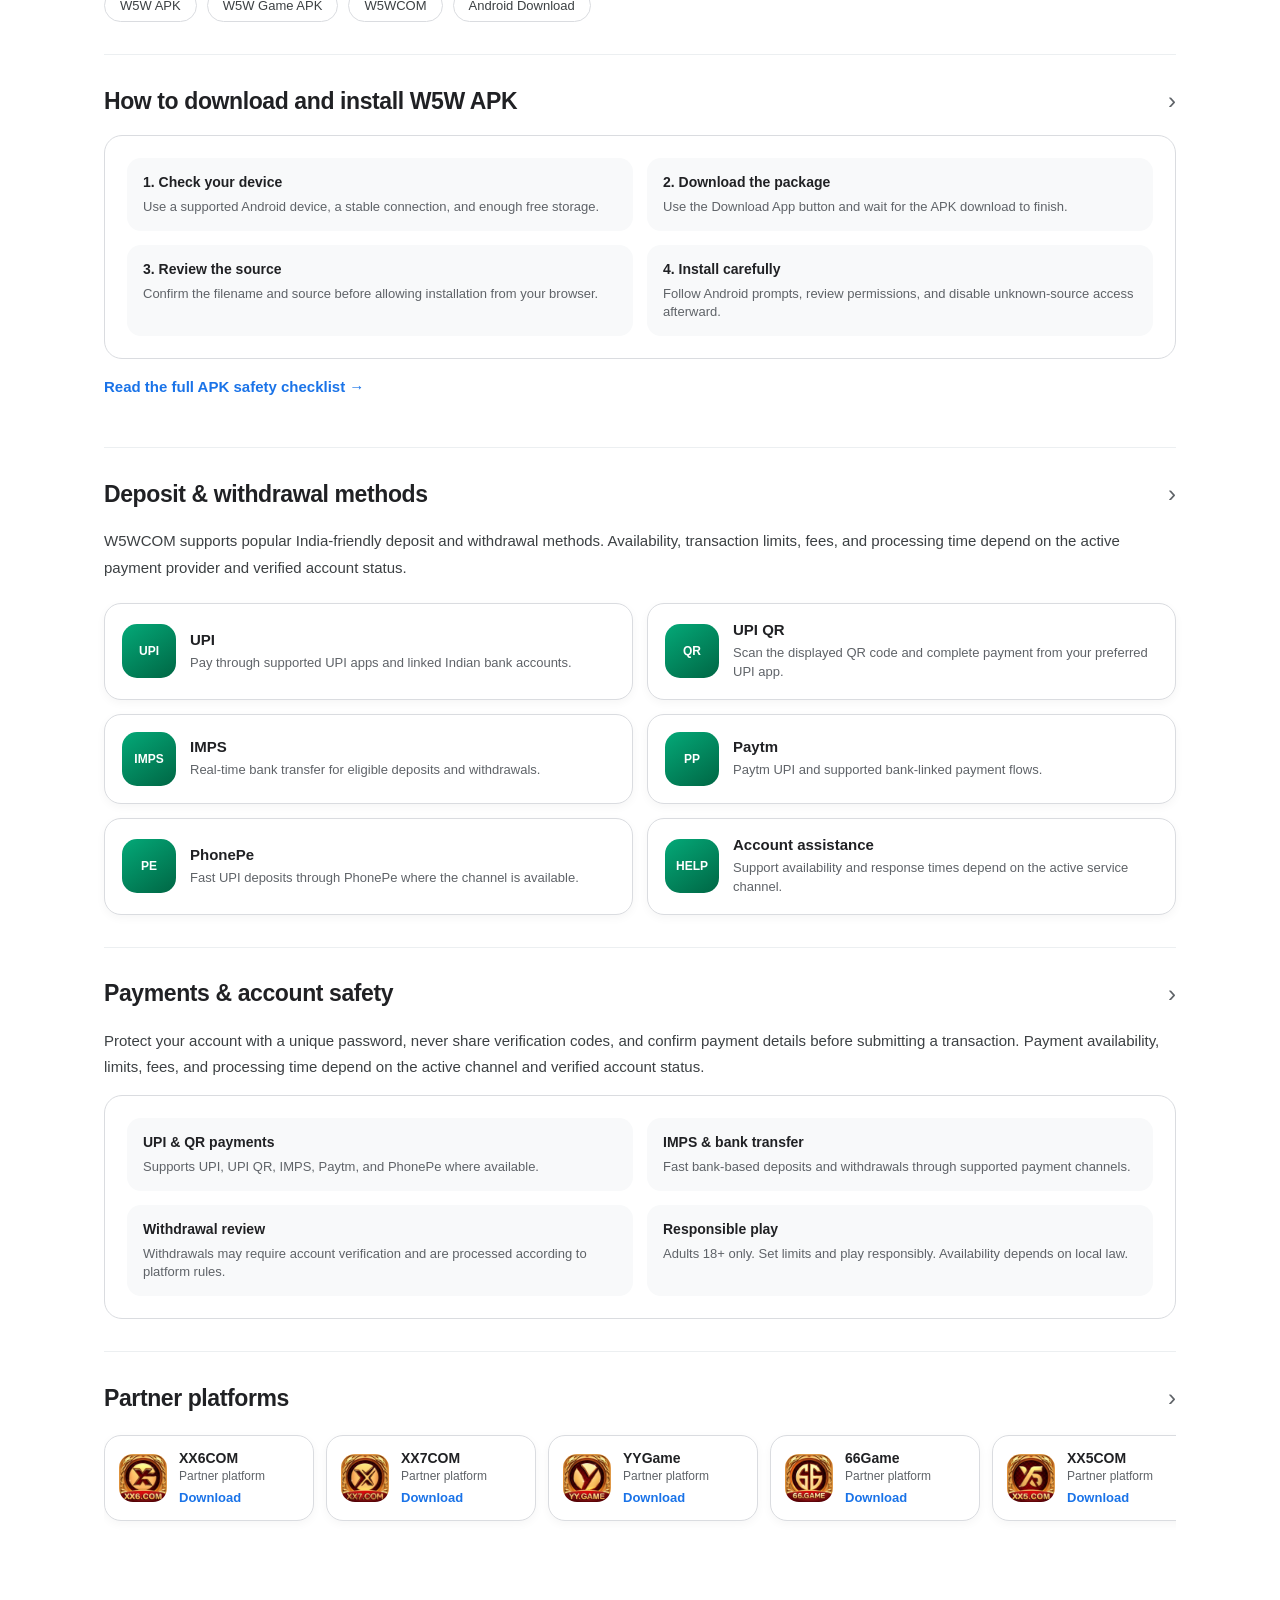
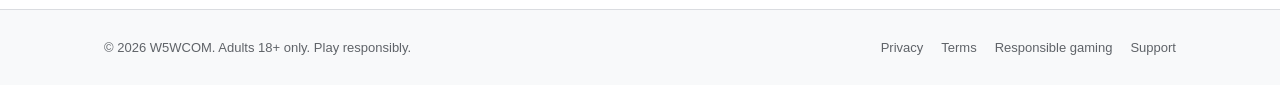
==== commit f00feebf: "Use optimized images on homepage" ====
--- a/index.html
+++ b/index.html
@@ -8,7 +8,7 @@
   <meta name="description" content="Download the latest W5W APK and W5W Game APK for Android. Explore W5WCOM slots, live games, UPI payments, UPI QR, IMPS, Paytm and PhonePe support in India." />
   <meta name="robots" content="index,follow,max-image-preview:large" />
   <link rel="canonical" href="https://w5wgames.com/" />
-  <link rel="preload" as="image" href="/assets/hero-logo.png?v=20260807-2" fetchpriority="high" />
+  <link rel="preload" as="image" href="/assets/hero-logo.webp?v=20260902" type="image/webp" fetchpriority="high" />
 
   <!-- Open Graph -->
   <meta property="og:type" content="website" />
@@ -696,7 +696,7 @@
       border-bottom:1px solid rgba(218,220,224,.8);
       background:
         linear-gradient(90deg,rgba(1,135,95,.78),rgba(4,73,58,.55)),
-        url("/assets/hero-logo.png?v=20260807-2") center/cover no-repeat;
+        url("/assets/hero-logo.webp?v=20260807-2") center/cover no-repeat;
     }
 
     .header-visual-space::after{
@@ -829,7 +829,7 @@
       border-radius:28px;
       background:
         linear-gradient(90deg,rgba(3,20,17,.93) 0%,rgba(3,35,29,.86) 48%,rgba(1,135,95,.42) 100%),
-        url("/assets/hero-logo.png?v=20260807-2") center/cover no-repeat;
+        url("/assets/hero-logo.webp?v=20260807-2") center/cover no-repeat;
       box-shadow:0 18px 46px rgba(10,55,44,.18);
     }
 
@@ -1063,7 +1063,7 @@
     .hero-feature{
       background-image:
         linear-gradient(90deg,rgba(3,20,17,.86) 0%,rgba(3,35,29,.76) 48%,rgba(1,135,95,.28) 100%),
-        url("/assets/hero-logo.png?v=20260807-2") !important;
+        url("/assets/hero-logo.webp?v=20260807-2") !important;
       background-size:cover !important;
       background-position:center !important;
       background-repeat:no-repeat !important;
@@ -1131,7 +1131,7 @@
       <div class="hero-content">
         <div class="app-head">
           <img class="app-icon app-icon-image"
-               src="/assets/w5wcom-icon.png?v=20260807-2"
+               src="/assets/w5wcom-icon.webp?v=20260807-2"
                alt="W5WCOM app icon"
                width="168"
                height="168"
@@ -1334,25 +1334,25 @@
       </div>
       <div class="partner-grid">
         <article class="partner-card" aria-label="XX6COM partner platform">
-          <div class="partner-logo"><img src="/assets/xx6-logo.png?v=20260808" alt="XX6COM logo" width="56" height="56" loading="lazy"></div><div><b>XX6COM</b><span>Partner platform</span><a class="partner-download" href="https://d30vlgvvl0fj64.cloudfront.net/apk/XX6.8dobr.apk" rel="nofollow" data-platform="xx6com">Download</a></div>
+          <div class="partner-logo"><img src="/assets/xx6-logo.webp?v=20260808" alt="XX6COM logo" width="56" height="56" loading="lazy"></div><div><b>XX6COM</b><span>Partner platform</span><a class="partner-download" href="https://d30vlgvvl0fj64.cloudfront.net/apk/XX6.8dobr.apk" rel="nofollow" data-platform="xx6com">Download</a></div>
         </article>
         <article class="partner-card" aria-label="XX7COM partner platform">
-          <div class="partner-logo"><img src="/assets/xx7-logo.png?v=20260808" alt="XX7COM logo" width="56" height="56" loading="lazy"></div><div><b>XX7COM</b><span>Partner platform</span><a class="partner-download" href="https://d2jhwu6bwze8ki.cloudfront.net/apk/XX7.8xrlq.apk" rel="nofollow" data-platform="xx7com">Download</a></div>
+          <div class="partner-logo"><img src="/assets/xx7-logo.webp?v=20260808" alt="XX7COM logo" width="56" height="56" loading="lazy"></div><div><b>XX7COM</b><span>Partner platform</span><a class="partner-download" href="https://d2jhwu6bwze8ki.cloudfront.net/apk/XX7.8xrlq.apk" rel="nofollow" data-platform="xx7com">Download</a></div>
         </article>
         <article class="partner-card" aria-label="YYGame partner platform">
-          <div class="partner-logo"><img src="/assets/yygame-logo.png?v=20260808" alt="YYGame logo" width="56" height="56" loading="lazy"></div><div><b>YYGame</b><span>Partner platform</span><a class="partner-download" href="https://dclaa7imbttae.cloudfront.net/apk/yy.tpnja.apk" rel="nofollow" data-platform="yygame">Download</a></div>
+          <div class="partner-logo"><img src="/assets/yygame-logo.webp?v=20260808" alt="YYGame logo" width="56" height="56" loading="lazy"></div><div><b>YYGame</b><span>Partner platform</span><a class="partner-download" href="https://dclaa7imbttae.cloudfront.net/apk/yy.tpnja.apk" rel="nofollow" data-platform="yygame">Download</a></div>
         </article>
         <article class="partner-card" aria-label="66Game partner platform">
-          <div class="partner-logo"><img src="/assets/66game-logo.png?v=20260808" alt="66Game logo" width="56" height="56" loading="lazy"></div><div><b>66Game</b><span>Partner platform</span><a class="partner-download" href="https://dvnm6cw04vasl.cloudfront.net/apk/66game.1qbxp.apk" rel="nofollow" data-platform="66game">Download</a></div>
+          <div class="partner-logo"><img src="/assets/66game-logo.webp?v=20260808" alt="66Game logo" width="56" height="56" loading="lazy"></div><div><b>66Game</b><span>Partner platform</span><a class="partner-download" href="https://dvnm6cw04vasl.cloudfront.net/apk/66game.1qbxp.apk" rel="nofollow" data-platform="66game">Download</a></div>
         </article>
         <article class="partner-card" aria-label="XX5COM partner platform">
-          <div class="partner-logo"><img src="/assets/xx5-logo.png?v=20260808" alt="XX5COM logo" width="56" height="56" loading="lazy"></div><div><b>XX5COM</b><span>Partner platform</span><a class="partner-download" href="https://d1811ku0vicgoo.cloudfront.net/apk/XX5.7amav.apk" rel="nofollow" data-platform="xx5com">Download</a></div>
+          <div class="partner-logo"><img src="/assets/xx5-logo.webp?v=20260808" alt="XX5COM logo" width="56" height="56" loading="lazy"></div><div><b>XX5COM</b><span>Partner platform</span><a class="partner-download" href="https://d1811ku0vicgoo.cloudfront.net/apk/XX5.7amav.apk" rel="nofollow" data-platform="xx5com">Download</a></div>
         </article>
         <article class="partner-card" aria-label="YY9COM partner platform">
-          <div class="partner-logo"><img src="/assets/yy9-logo.png?v=20260808" alt="YY9COM logo" width="56" height="56" loading="lazy"></div><div><b>YY9COM</b><span>Partner platform</span><a class="partner-download" href="https://d2rfqhp7azz49k.cloudfront.net/apk/YY9.7onms.apk" rel="nofollow" data-platform="yy9com">Download</a></div>
+          <div class="partner-logo"><img src="/assets/yy9-logo.webp?v=20260808" alt="YY9COM logo" width="56" height="56" loading="lazy"></div><div><b>YY9COM</b><span>Partner platform</span><a class="partner-download" href="https://d2rfqhp7azz49k.cloudfront.net/apk/YY9.7onms.apk" rel="nofollow" data-platform="yy9com">Download</a></div>
         </article>
         <article class="partner-card" aria-label="PE7COM partner platform">
-          <div class="partner-logo"><img src="/assets/pe7-logo.png?v=20260808" alt="PE7COM logo" width="56" height="56" loading="lazy"></div><div><b>PE7COM</b><span>Partner platform</span><a class="partner-download" href="https://d2mlqx3kx3d7al.cloudfront.net/apk/PE7.tpcs.apk" rel="nofollow" data-platform="pe7com">Download</a></div>
+          <div class="partner-logo"><img src="/assets/pe7-logo.webp?v=20260808" alt="PE7COM logo" width="56" height="56" loading="lazy"></div><div><b>PE7COM</b><span>Partner platform</span><a class="partner-download" href="https://d2mlqx3kx3d7al.cloudfront.net/apk/PE7.tpcs.apk" rel="nofollow" data-platform="pe7com">Download</a></div>
         </article>
       </div>
     </section>
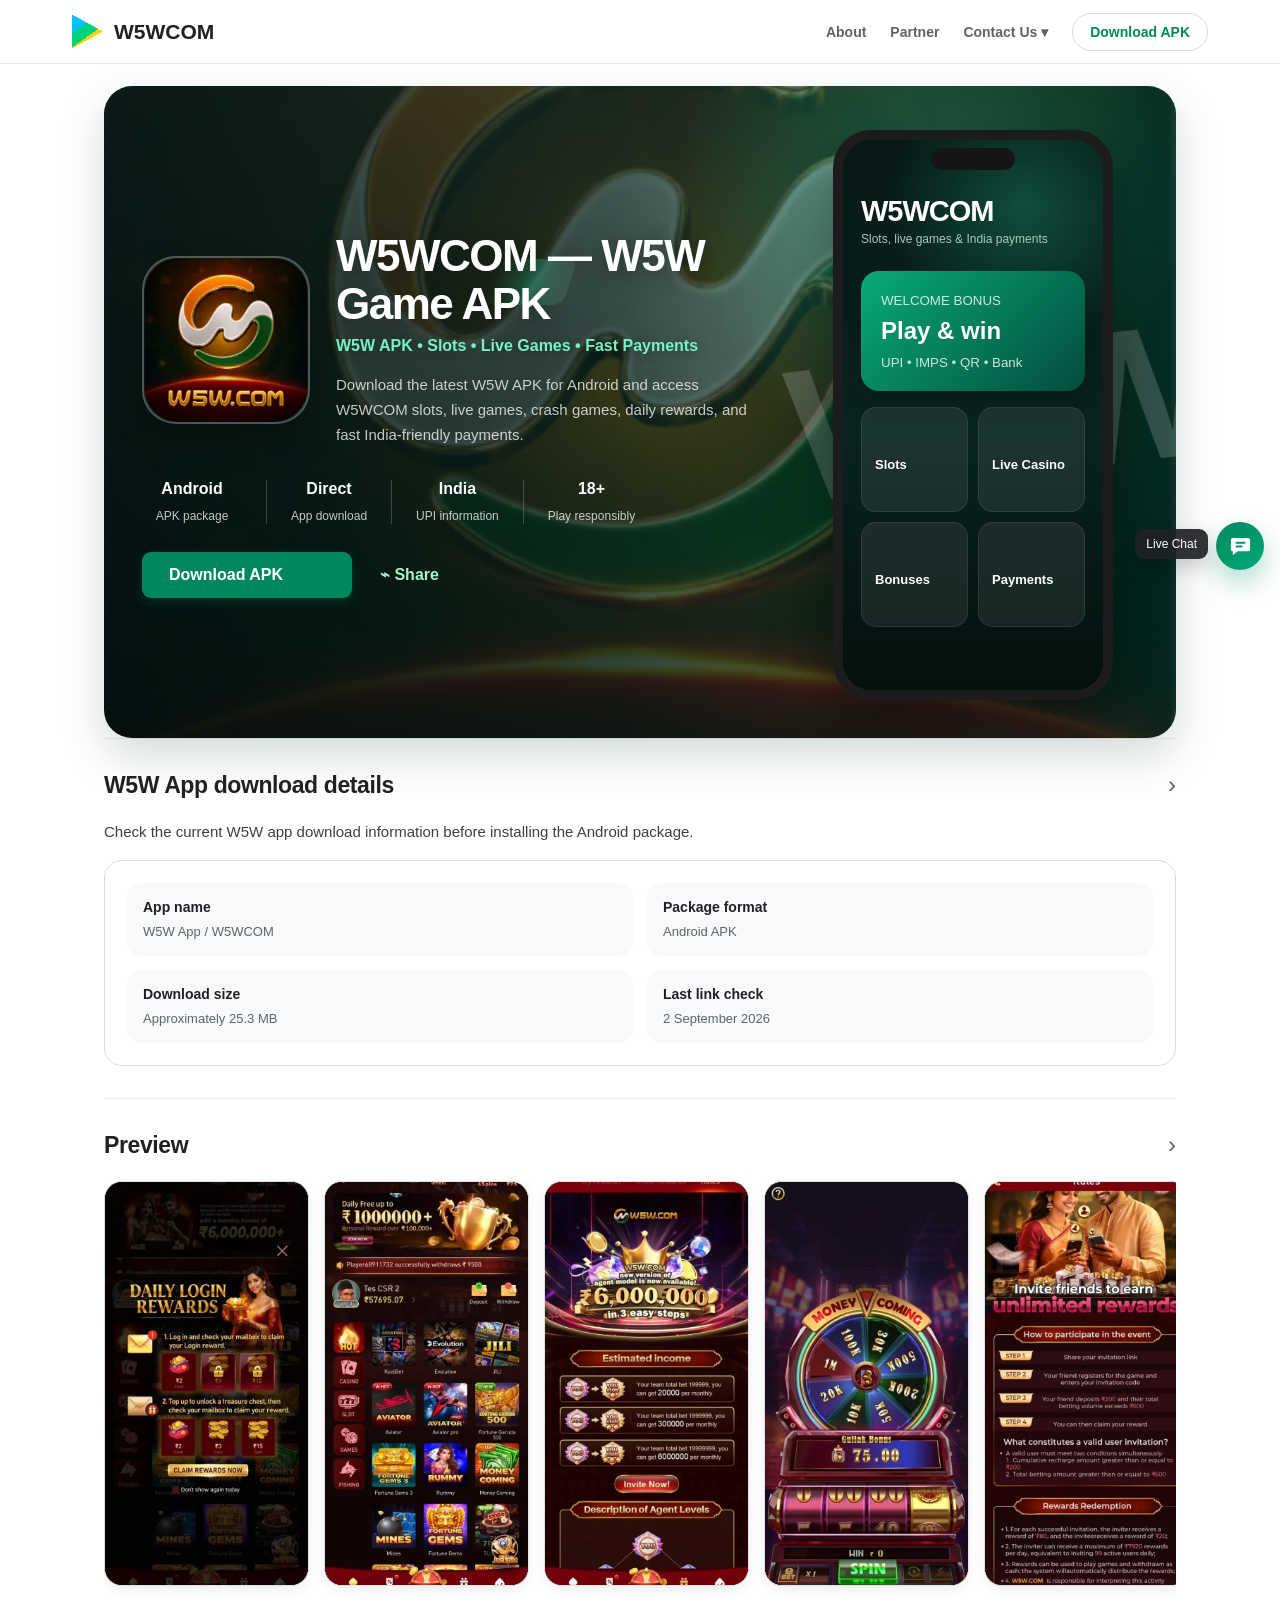
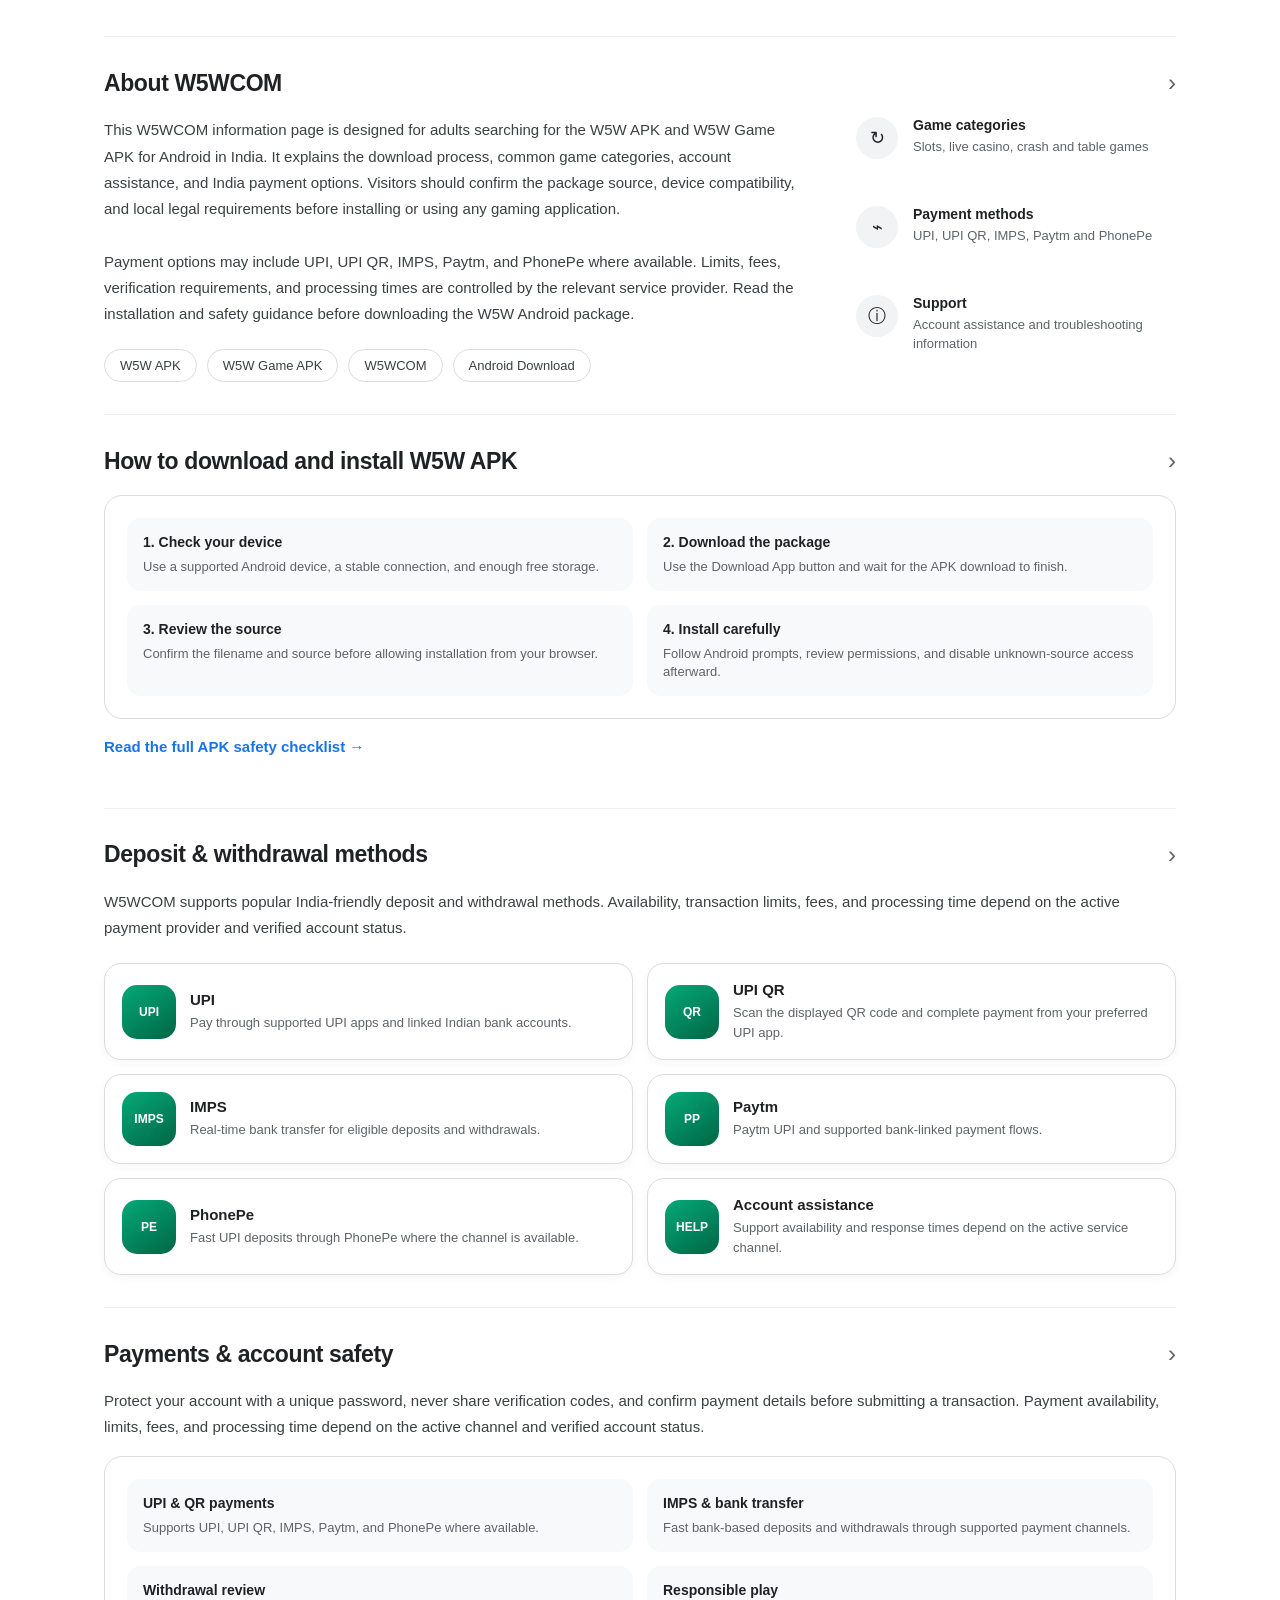
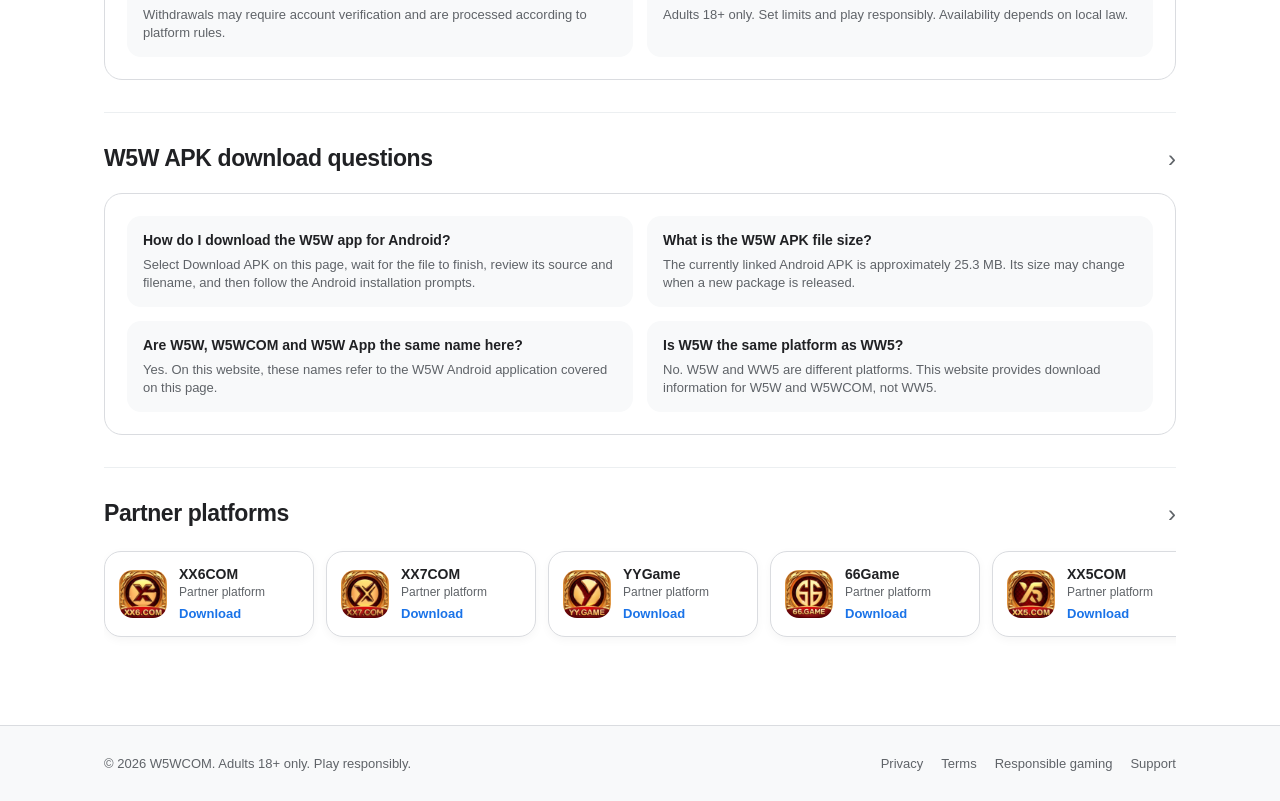
==== commit 0dccbf78: "Add W5W app details and platform FAQ" ====
--- a/index.html
+++ b/index.html
@@ -38,7 +38,8 @@
   "name": "W5W Game APK",
   "alternateName": [
     "W5WCOM",
-    "W5W"
+    "W5W",
+    "W5W App"
   ],
   "applicationCategory": "GameApplication",
   "operatingSystem": "Android",
@@ -46,6 +47,47 @@
   "inLanguage": "en-IN",
   "image": "https://w5wgames.com/assets/og-w5w.webp?v=20260807-2",
   "description": "W5W APK and W5W Game APK information for Android, including installation guidance, game categories and India payment methods."
+}
+  </script>
+
+  <script type="application/ld+json">
+{
+  "@context": "https://schema.org",
+  "@type": "FAQPage",
+  "mainEntity": [
+    {
+      "@type": "Question",
+      "name": "How do I download the W5W app for Android?",
+      "acceptedAnswer": {
+        "@type": "Answer",
+        "text": "Select Download APK on this page, wait for the W5W APK file to finish downloading, review the source and filename, and then follow the Android installation prompts."
+      }
+    },
+    {
+      "@type": "Question",
+      "name": "What is the W5W APK file size?",
+      "acceptedAnswer": {
+        "@type": "Answer",
+        "text": "The currently linked W5W Android APK is approximately 25.3 MB. The file size may change when a new package is released."
+      }
+    },
+    {
+      "@type": "Question",
+      "name": "Are W5W, W5WCOM and W5W App the same name here?",
+      "acceptedAnswer": {
+        "@type": "Answer",
+        "text": "Yes. On this website, W5W, W5WCOM and W5W App refer to the W5W Android application covered on this page."
+      }
+    },
+    {
+      "@type": "Question",
+      "name": "Is W5W the same platform as WW5?",
+      "acceptedAnswer": {
+        "@type": "Answer",
+        "text": "No. W5W and WW5 are different platforms. This website provides download information for W5W and W5WCOM, not WW5."
+      }
+    }
+  ]
 }
   </script>
 
@@ -1195,6 +1237,20 @@
       </div>
     </section>
 
+    <section class="section" id="download-details">
+      <div class="section-title">
+        <h2>W5W App download details</h2>
+        <span class="arrow">›</span>
+      </div>
+      <p class="about-text">Check the current W5W app download information before installing the Android package.</p>
+      <div class="data-card">
+        <div><b>App name</b><span>W5W App / W5WCOM</span></div>
+        <div><b>Package format</b><span>Android APK</span></div>
+        <div><b>Download size</b><span>Approximately 25.3 MB</span></div>
+        <div><b>Last link check</b><span>2 September 2026</span></div>
+      </div>
+    </section>
+
 
     <section class="section" id="screenshots">
   <div class="section-title">
@@ -1323,6 +1379,31 @@
         <div>
           <b>Responsible play</b>
           <span>Adults 18+ only. Set limits and play responsibly. Availability depends on local law.</span>
+        </div>
+      </div>
+    </section>
+
+    <section class="section" id="faq">
+      <div class="section-title">
+        <h2>W5W APK download questions</h2>
+        <span class="arrow">›</span>
+      </div>
+      <div class="data-card">
+        <div>
+          <b>How do I download the W5W app for Android?</b>
+          <span>Select Download APK on this page, wait for the file to finish, review its source and filename, and then follow the Android installation prompts.</span>
+        </div>
+        <div>
+          <b>What is the W5W APK file size?</b>
+          <span>The currently linked Android APK is approximately 25.3 MB. Its size may change when a new package is released.</span>
+        </div>
+        <div>
+          <b>Are W5W, W5WCOM and W5W App the same name here?</b>
+          <span>Yes. On this website, these names refer to the W5W Android application covered on this page.</span>
+        </div>
+        <div>
+          <b>Is W5W the same platform as WW5?</b>
+          <span>No. W5W and WW5 are different platforms. This website provides download information for W5W and W5WCOM, not WW5.</span>
         </div>
       </div>
     </section>
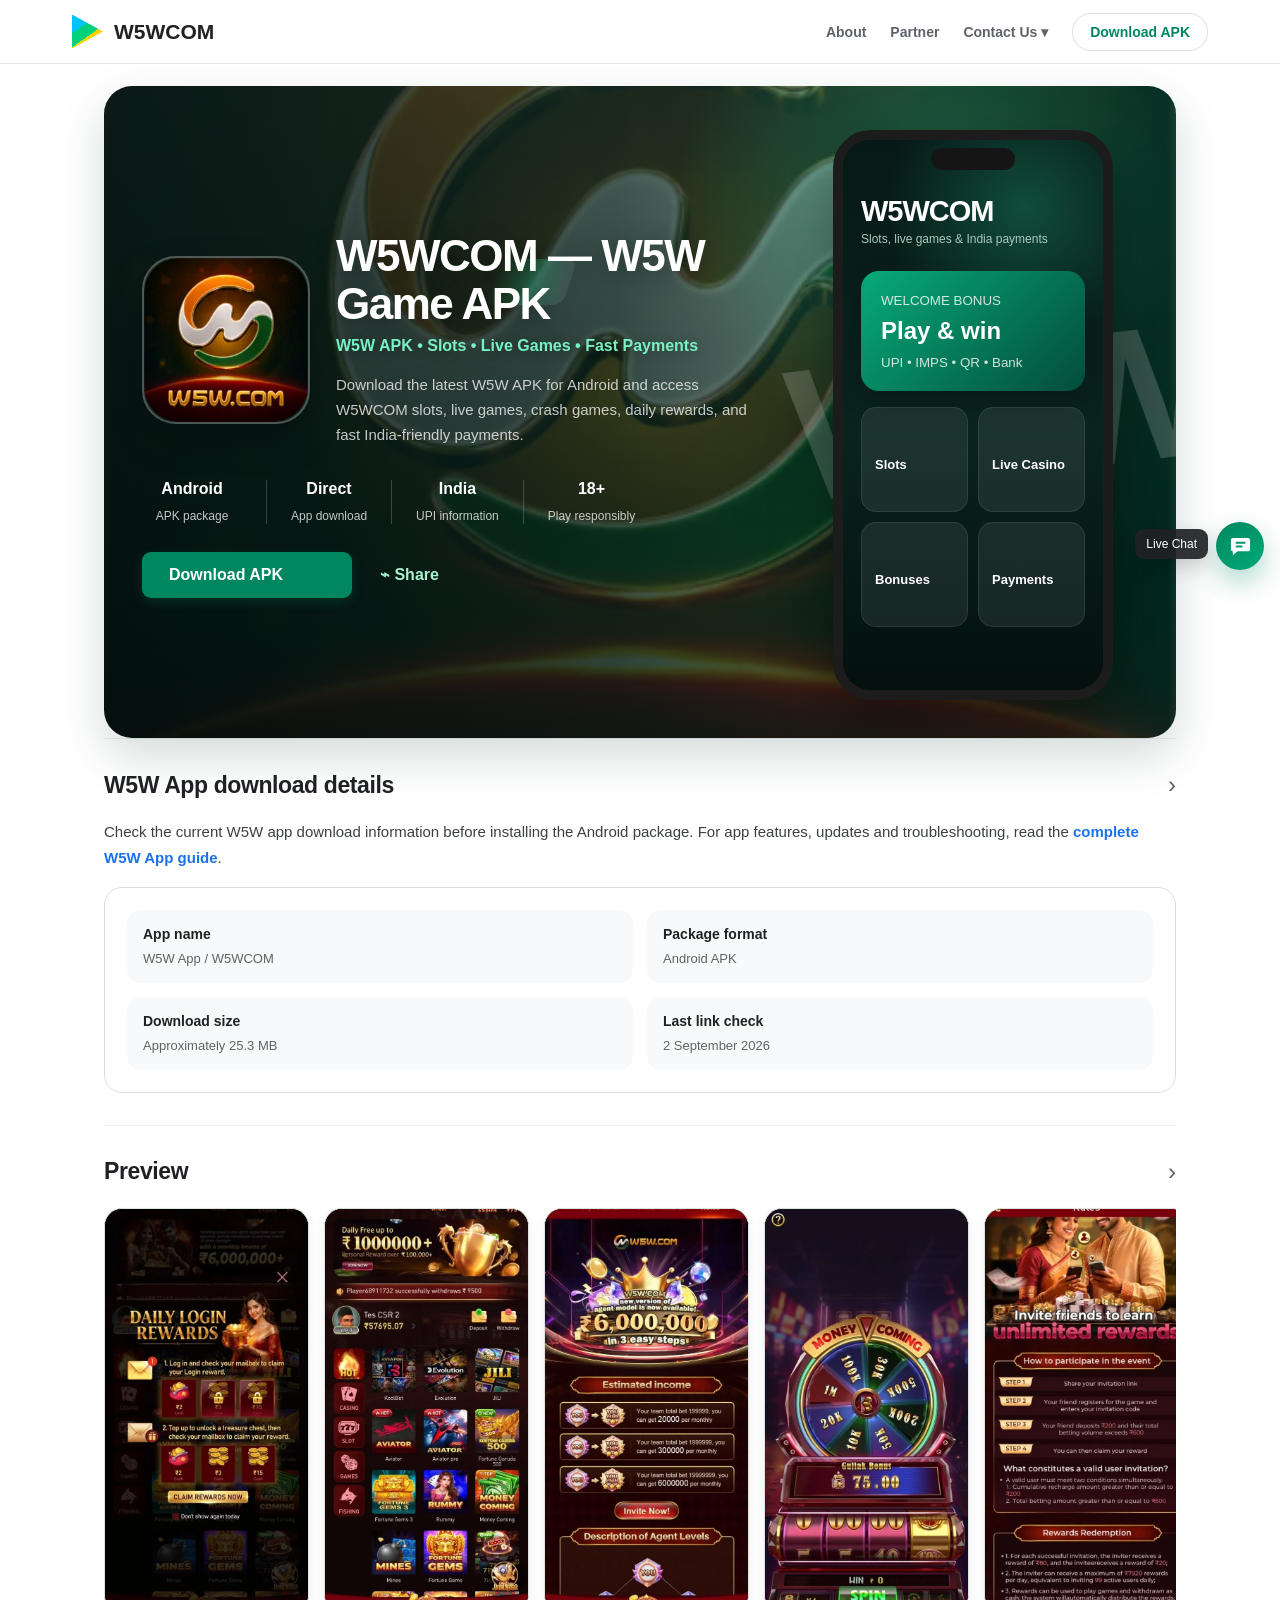
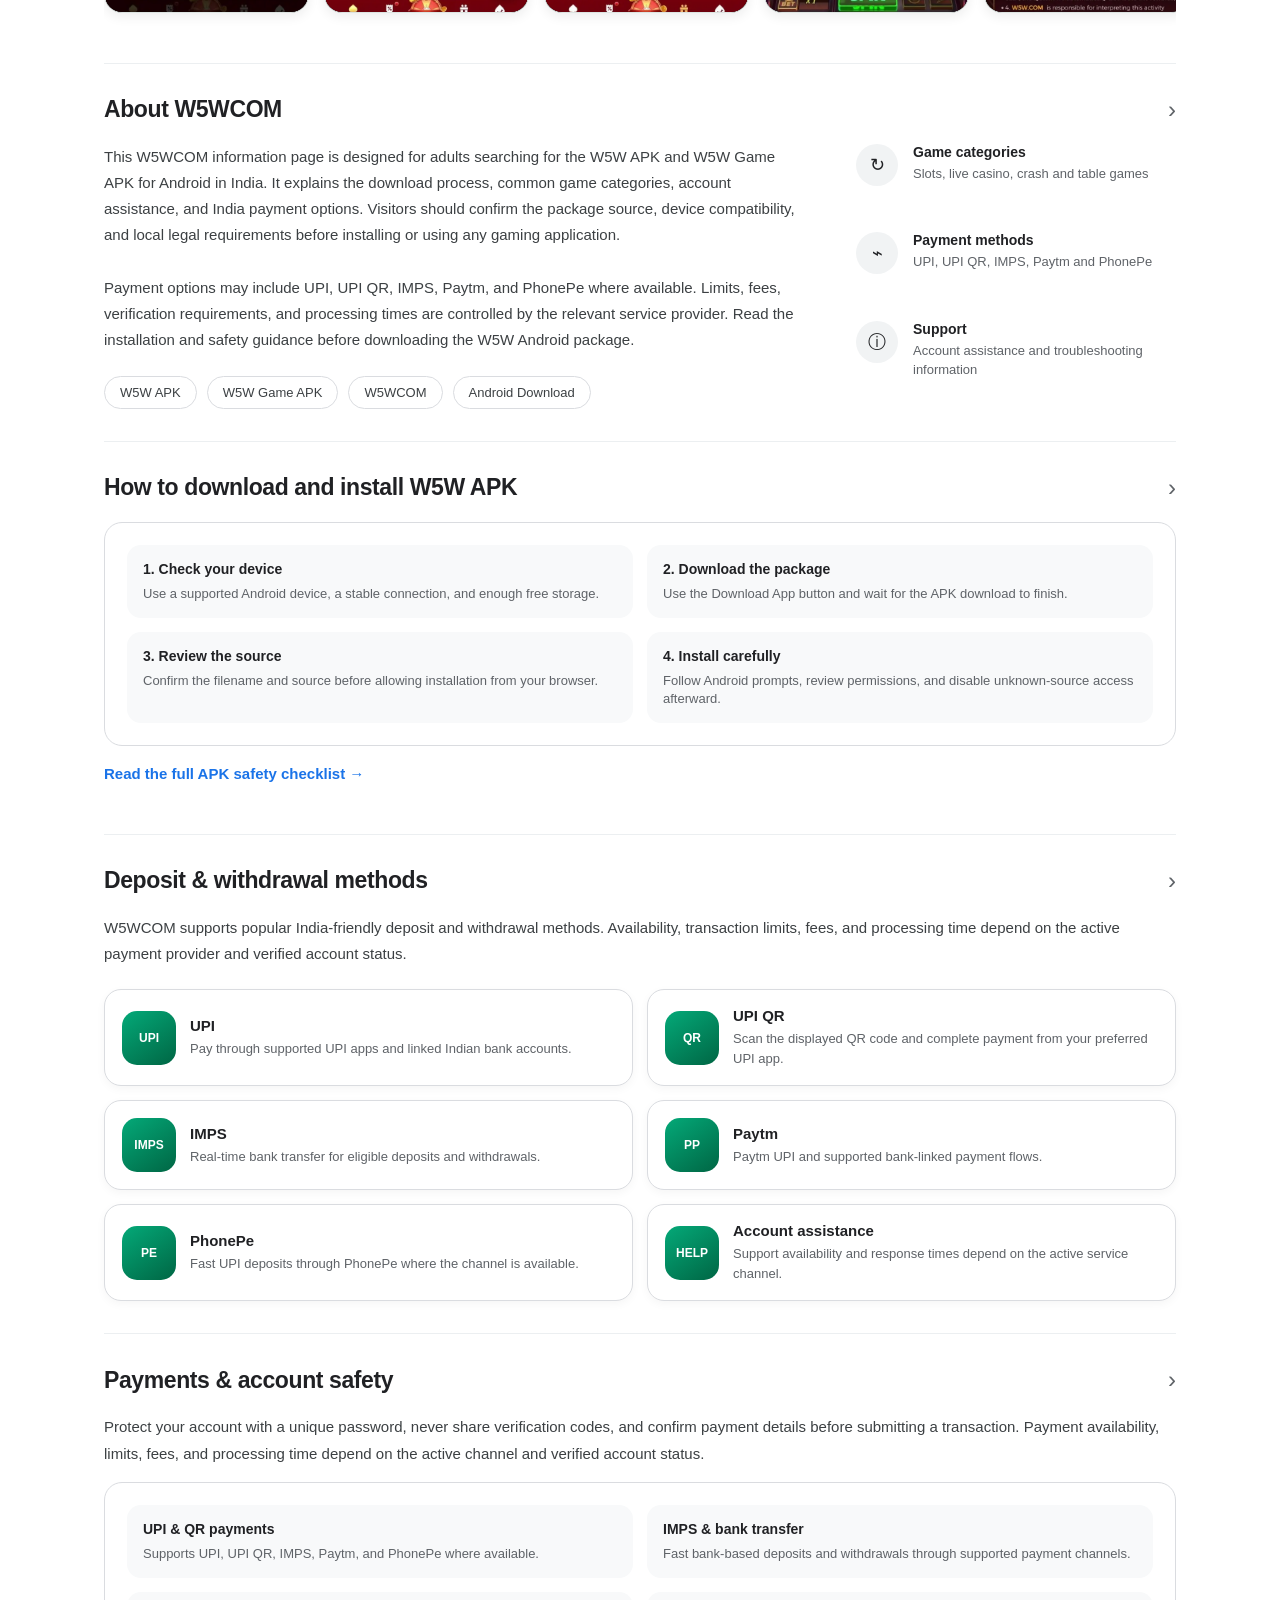
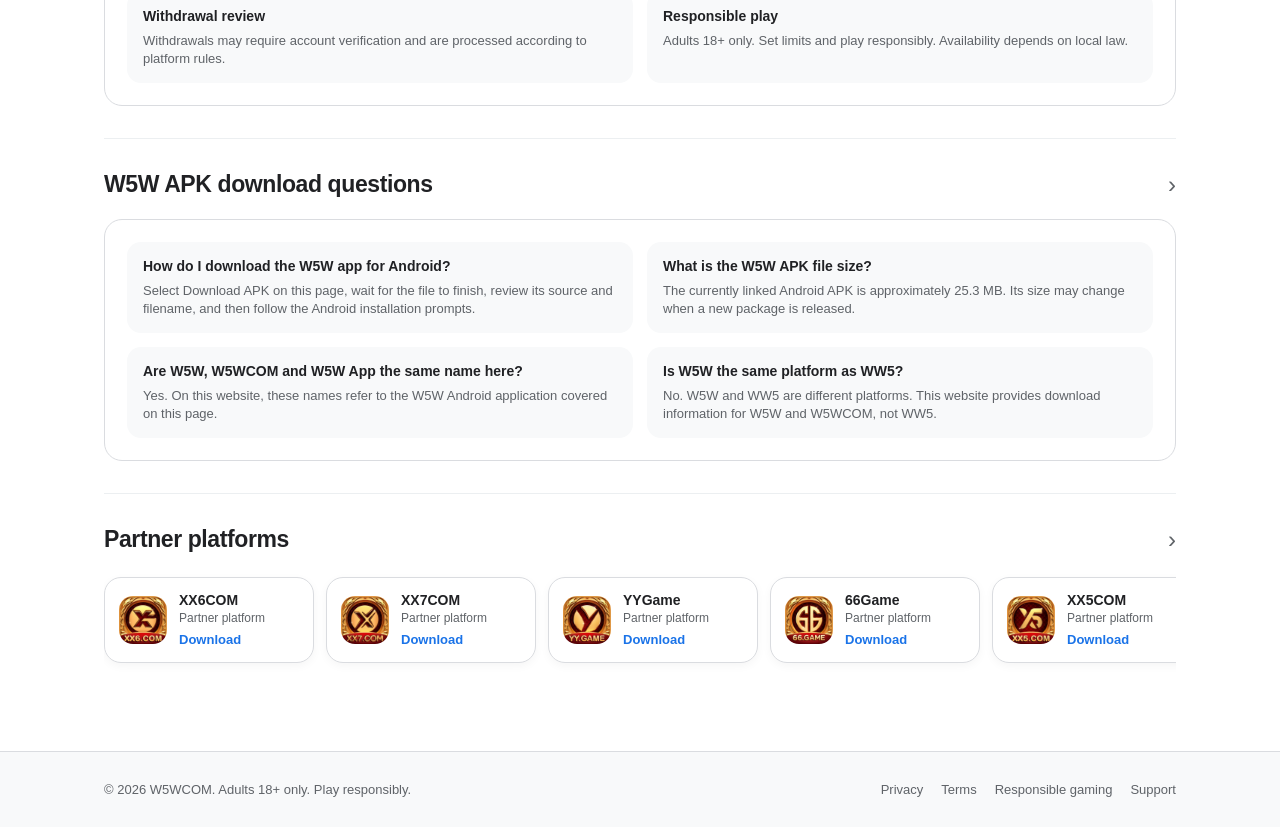
==== commit 8eb04771: "Add W5W SEO pages and favicon updates" ====
--- a/index.html
+++ b/index.html
@@ -20,7 +20,7 @@
 
   <!-- Site icons and PWA -->
   <link rel="manifest" href="/site.webmanifest" />
-  <link rel="icon" href="/assets/favicon.ico" sizes="any" />
+  <link rel="icon" href="/assets/favicon.ico" sizes="any" /><link rel="icon" type="image/png" sizes="48x48" href="/assets/favicon48x48.png">
   <link rel="icon" type="image/png" sizes="32x32" href="/assets/favicon-32x32.png" />
   <link rel="icon" type="image/png" sizes="16x16" href="/assets/favicon-16x16.png" />
   <link rel="apple-touch-icon" sizes="180x180" href="/assets/apple-touch-icon.png" />
@@ -1242,7 +1242,7 @@
         <h2>W5W App download details</h2>
         <span class="arrow">›</span>
       </div>
-      <p class="about-text">Check the current W5W app download information before installing the Android package.</p>
+      <p class="about-text">Check the current W5W app download information before installing the Android package. For app features, updates and troubleshooting, read the <a href="/w5w-app/" style="color:var(--blue);font-weight:700">complete W5W App guide</a>.</p>
       <div class="data-card">
         <div><b>App name</b><span>W5W App / W5WCOM</span></div>
         <div><b>Package format</b><span>Android APK</span></div>
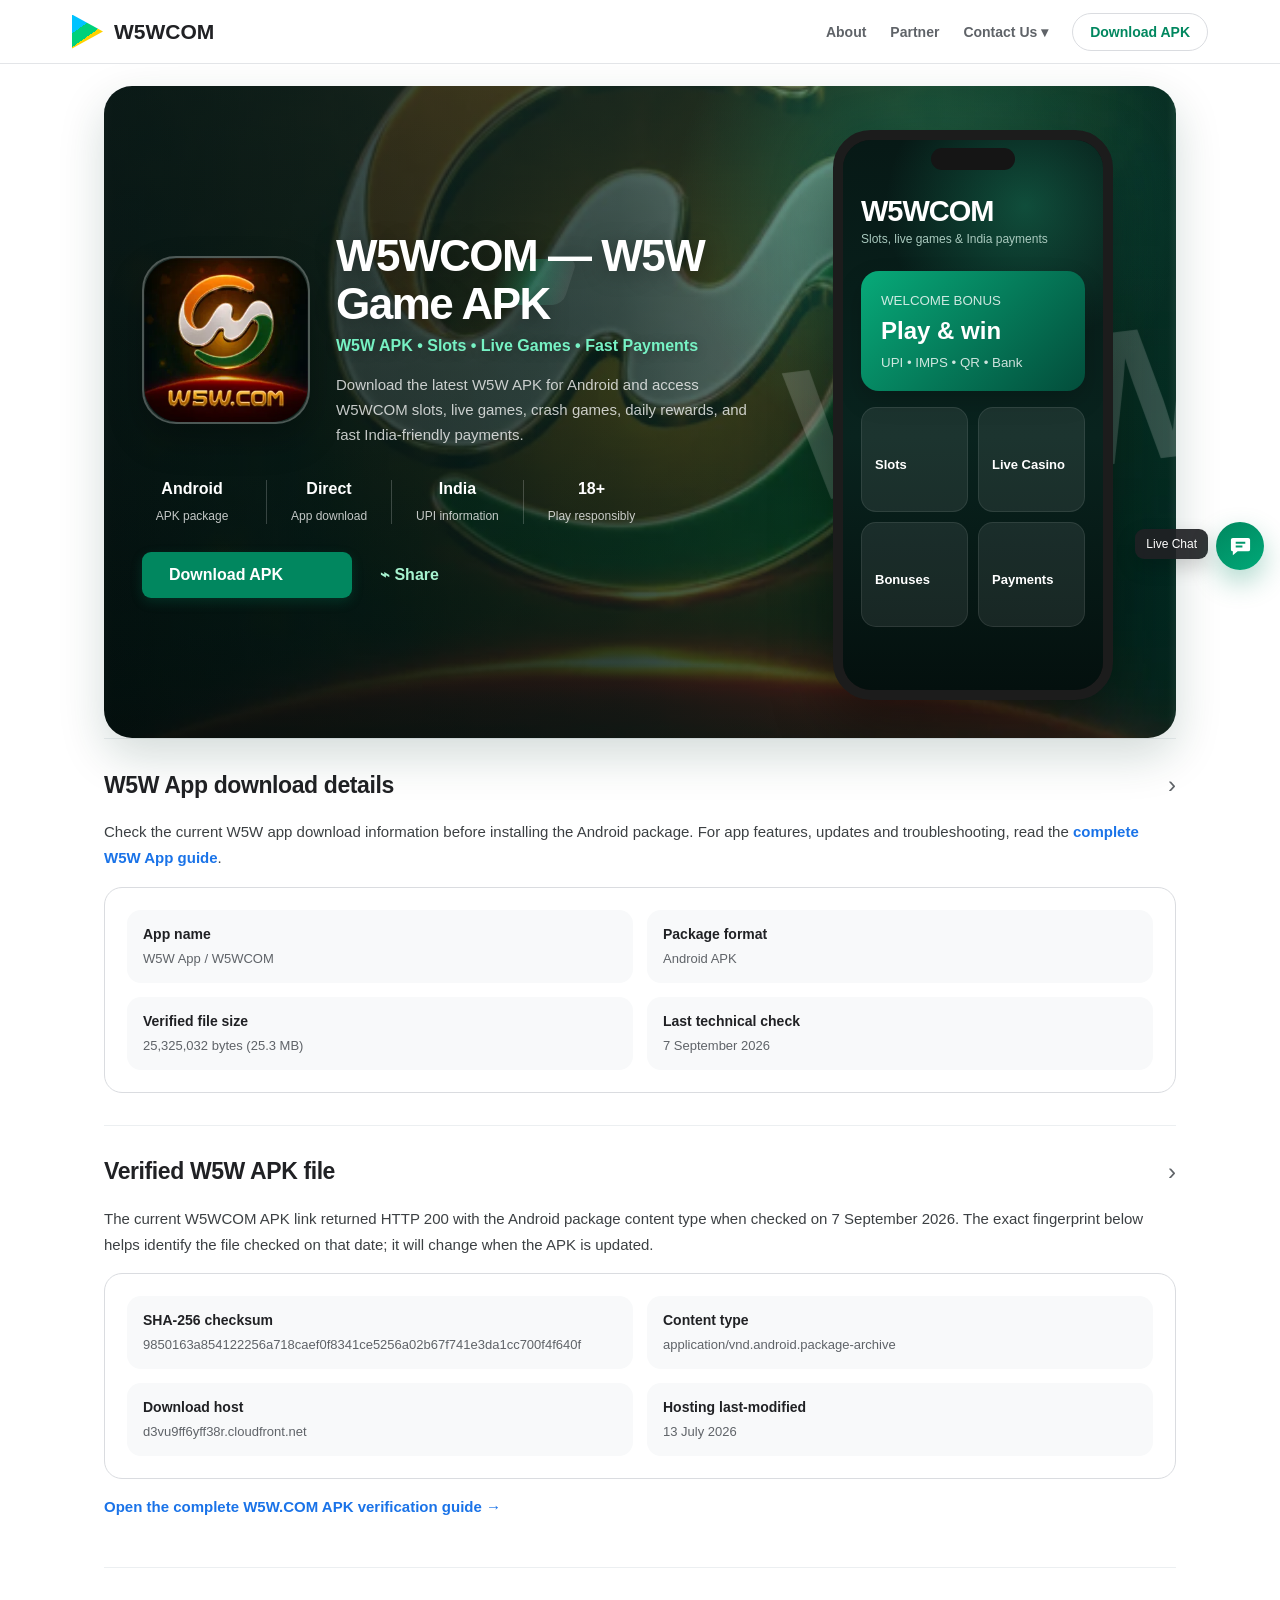
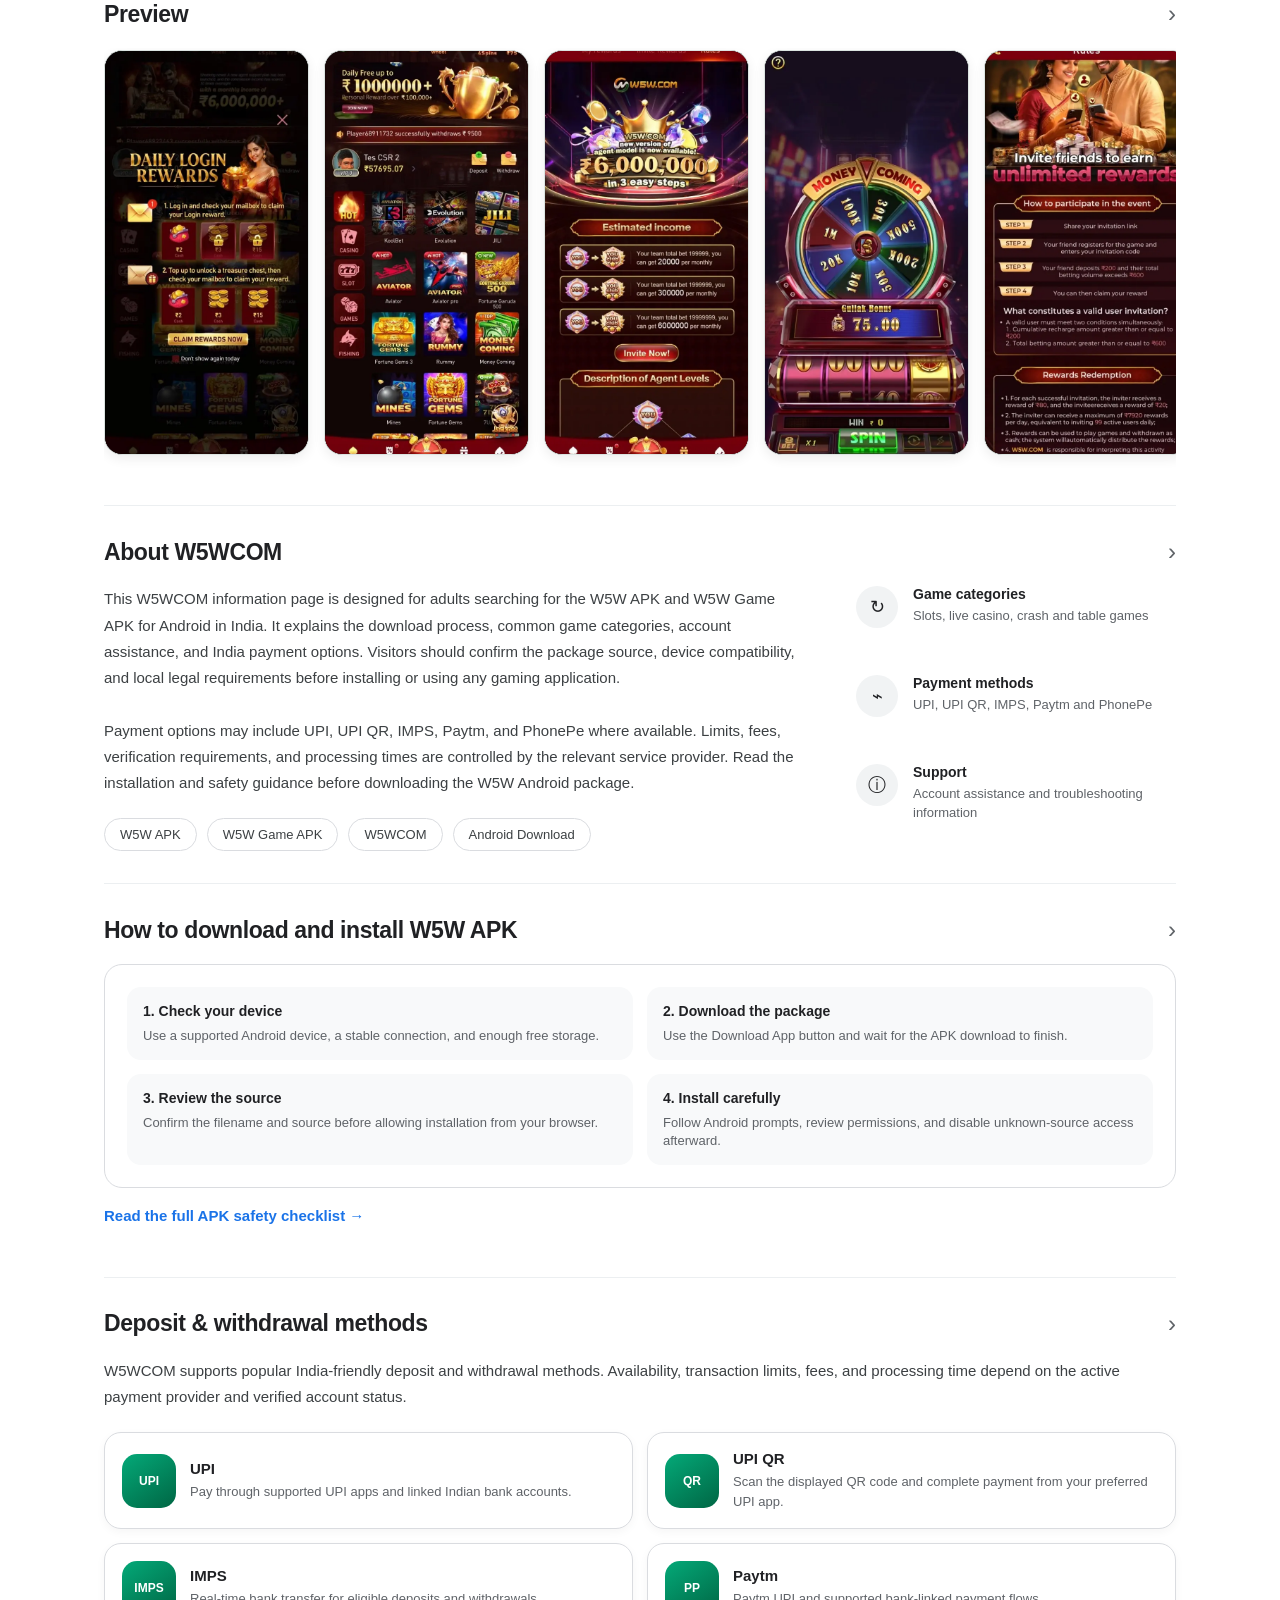
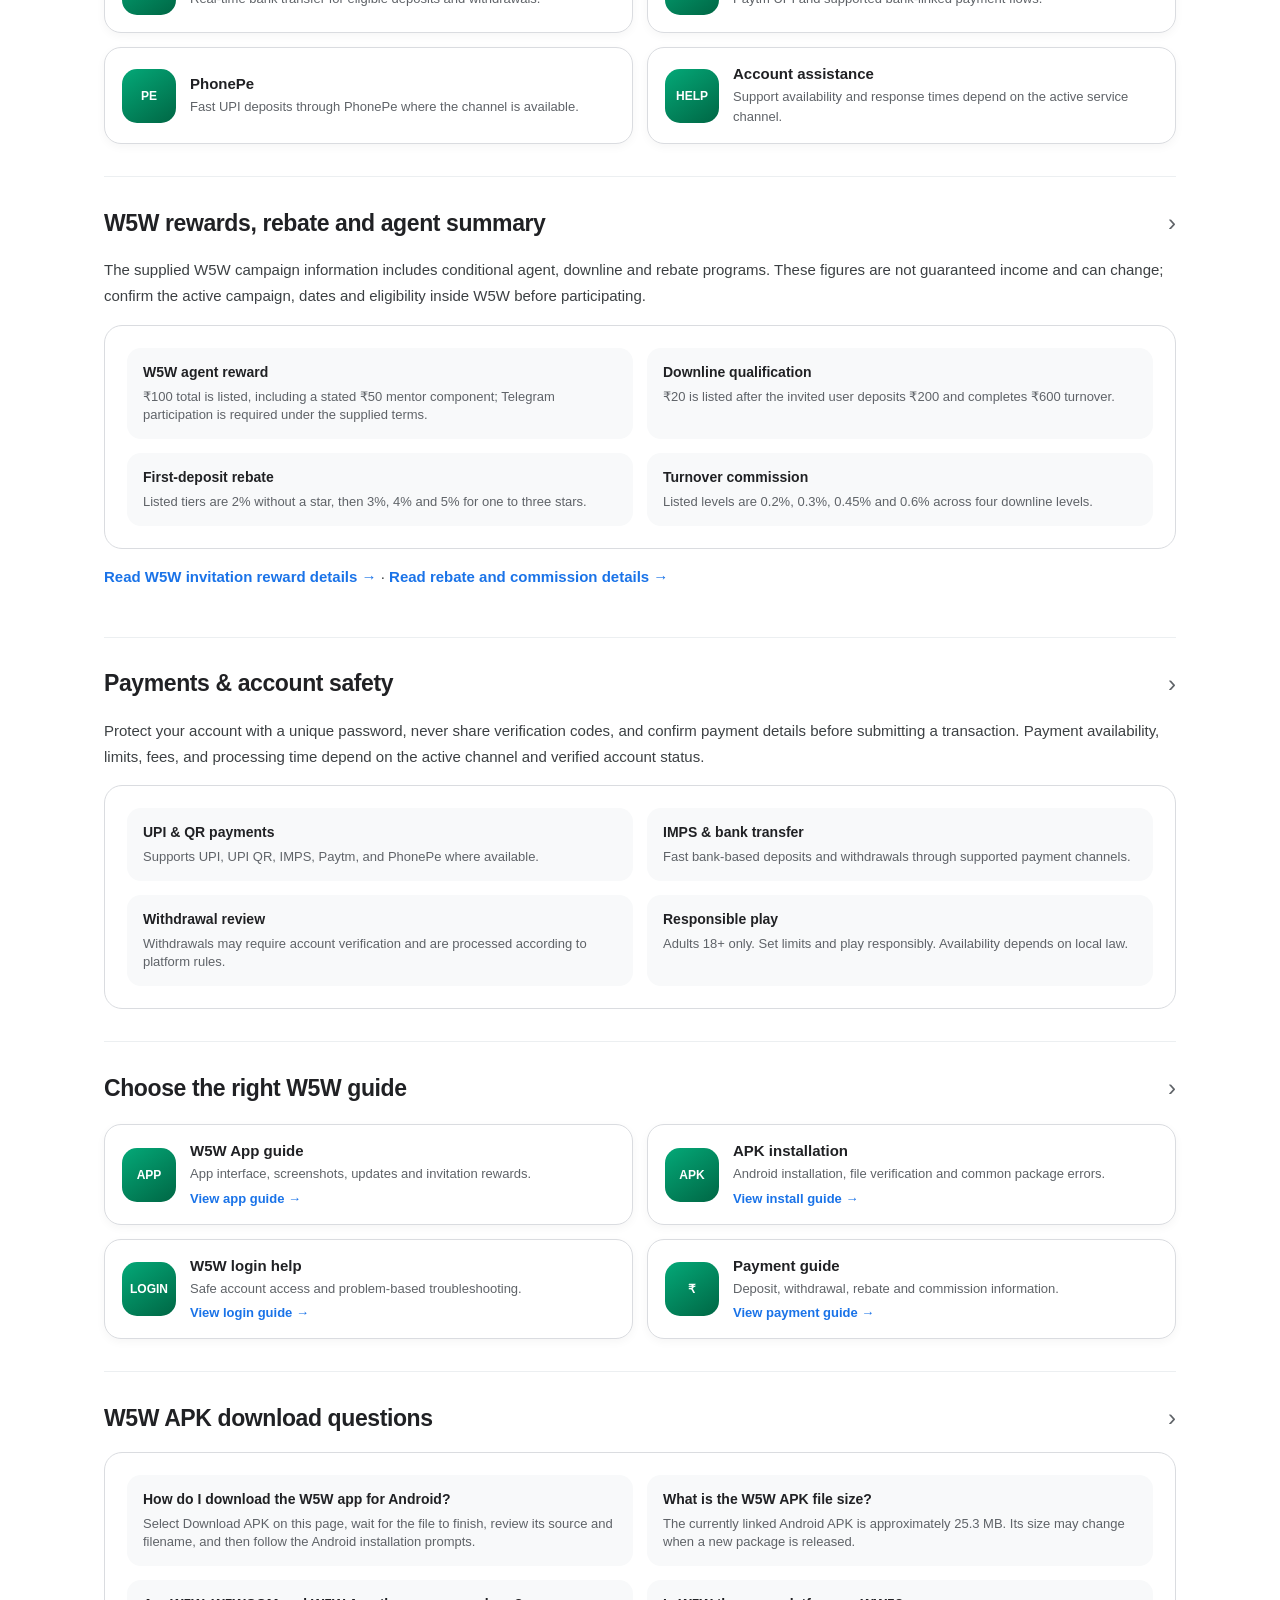
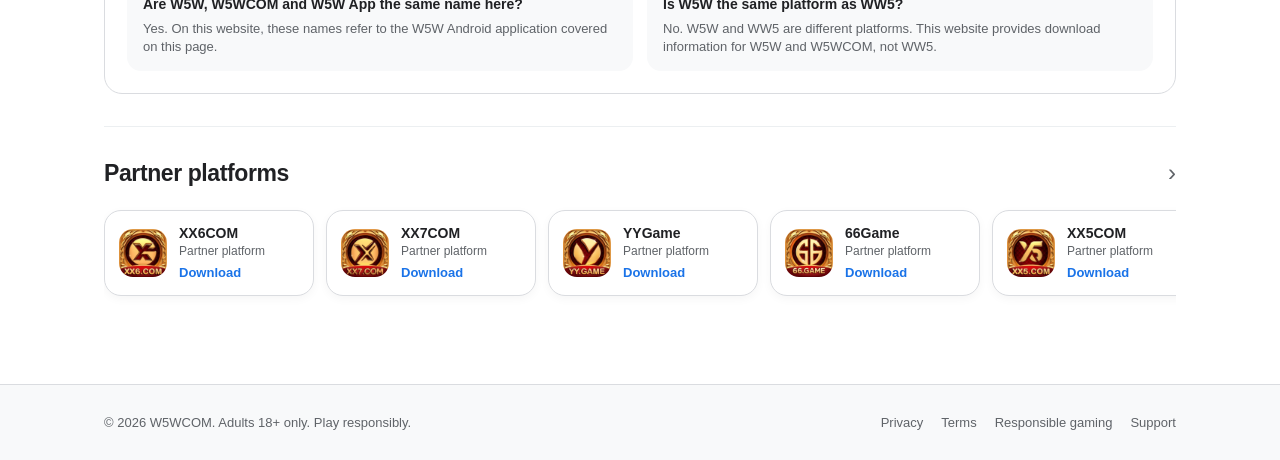
==== commit 08aa28a7: "Strengthen W5W homepage content" ====
--- a/index.html
+++ b/index.html
@@ -45,8 +45,15 @@
   "operatingSystem": "Android",
   "url": "https://w5wgames.com/",
   "inLanguage": "en-IN",
+  "dateModified": "2026-09-07",
+  "fileSize": "25325032 bytes",
+  "downloadUrl": "https://d3vu9ff6yff38r.cloudfront.net/apk/W5W.ljuy.apk",
   "image": "https://w5wgames.com/assets/og-w5w.webp?v=20260807-2",
-  "description": "W5W APK and W5W Game APK information for Android, including installation guidance, game categories and India payment methods."
+  "description": "W5W APK and W5W Game APK information for Android, including verified package details, installation guidance, game categories and India payment methods.",
+  "additionalProperty": [
+    {"@type":"PropertyValue","name":"SHA-256","value":"9850163a854122256a718caef0f8341ce5256a02b67f741e3da1cc700f4f640f"},
+    {"@type":"PropertyValue","name":"Last verified","value":"2026-09-07"}
+  ]
 }
   </script>
 
@@ -1246,9 +1253,21 @@
       <div class="data-card">
         <div><b>App name</b><span>W5W App / W5WCOM</span></div>
         <div><b>Package format</b><span>Android APK</span></div>
-        <div><b>Download size</b><span>Approximately 25.3 MB</span></div>
-        <div><b>Last link check</b><span>2 September 2026</span></div>
-      </div>
+        <div><b>Verified file size</b><span>25,325,032 bytes (25.3 MB)</span></div>
+        <div><b>Last technical check</b><span>7 September 2026</span></div>
+      </div>
+    </section>
+
+    <section class="section" id="apk-verification">
+      <div class="section-title"><h2>Verified W5W APK file</h2><span class="arrow">›</span></div>
+      <p class="about-text">The current W5WCOM APK link returned HTTP 200 with the Android package content type when checked on 7 September 2026. The exact fingerprint below helps identify the file checked on that date; it will change when the APK is updated.</p>
+      <div class="data-card">
+        <div><b>SHA-256 checksum</b><span style="overflow-wrap:anywhere">9850163a854122256a718caef0f8341ce5256a02b67f741e3da1cc700f4f640f</span></div>
+        <div><b>Content type</b><span style="overflow-wrap:anywhere">application/vnd.android.package-archive</span></div>
+        <div><b>Download host</b><span style="overflow-wrap:anywhere">d3vu9ff6yff38r.cloudfront.net</span></div>
+        <div><b>Hosting last-modified</b><span>13 July 2026</span></div>
+      </div>
+      <p class="about-text"><a href="/w5w-com-apk/" style="color:var(--blue);font-weight:700">Open the complete W5W.COM APK verification guide →</a></p>
     </section>
 
 
@@ -1351,6 +1370,18 @@
         <article class="payment-card"><div class="payment-logo">PE</div><div><b>PhonePe</b><span>Fast UPI deposits through PhonePe where the channel is available.</span></div></article>
         <article class="payment-card"><div class="payment-logo">HELP</div><div><b>Account assistance</b><span>Support availability and response times depend on the active service channel.</span></div></article>
       </div>
+    </section>
+
+    <section class="section" id="rewards">
+      <div class="section-title"><h2>W5W rewards, rebate and agent summary</h2><span class="arrow">›</span></div>
+      <p class="about-text">The supplied W5W campaign information includes conditional agent, downline and rebate programs. These figures are not guaranteed income and can change; confirm the active campaign, dates and eligibility inside W5W before participating.</p>
+      <div class="data-card">
+        <div><b>W5W agent reward</b><span>₹100 total is listed, including a stated ₹50 mentor component; Telegram participation is required under the supplied terms.</span></div>
+        <div><b>Downline qualification</b><span>₹20 is listed after the invited user deposits ₹200 and completes ₹600 turnover.</span></div>
+        <div><b>First-deposit rebate</b><span>Listed tiers are 2% without a star, then 3%, 4% and 5% for one to three stars.</span></div>
+        <div><b>Turnover commission</b><span>Listed levels are 0.2%, 0.3%, 0.45% and 0.6% across four downline levels.</span></div>
+      </div>
+      <p class="about-text"><a href="/w5w-app/" style="color:var(--blue);font-weight:700">Read W5W invitation reward details →</a> · <a href="/w5w-payment-guide/" style="color:var(--blue);font-weight:700">Read rebate and commission details →</a></p>
     </section>
 
     <section class="section" id="privacy">
@@ -1380,6 +1411,16 @@
           <b>Responsible play</b>
           <span>Adults 18+ only. Set limits and play responsibly. Availability depends on local law.</span>
         </div>
+      </div>
+    </section>
+
+    <section class="section" id="help-guides">
+      <div class="section-title"><h2>Choose the right W5W guide</h2><span class="arrow">›</span></div>
+      <div class="payment-grid">
+        <article class="payment-card"><div class="payment-logo">APP</div><div><b>W5W App guide</b><span>App interface, screenshots, updates and invitation rewards.</span><a href="/w5w-app/" class="partner-download">View app guide →</a></div></article>
+        <article class="payment-card"><div class="payment-logo">APK</div><div><b>APK installation</b><span>Android installation, file verification and common package errors.</span><a href="/w5w-apk-install/" class="partner-download">View install guide →</a></div></article>
+        <article class="payment-card"><div class="payment-logo">LOGIN</div><div><b>W5W login help</b><span>Safe account access and problem-based troubleshooting.</span><a href="/w5w-login/" class="partner-download">View login guide →</a></div></article>
+        <article class="payment-card"><div class="payment-logo">₹</div><div><b>Payment guide</b><span>Deposit, withdrawal, rebate and commission information.</span><a href="/w5w-payment-guide/" class="partner-download">View payment guide →</a></div></article>
       </div>
     </section>
 
